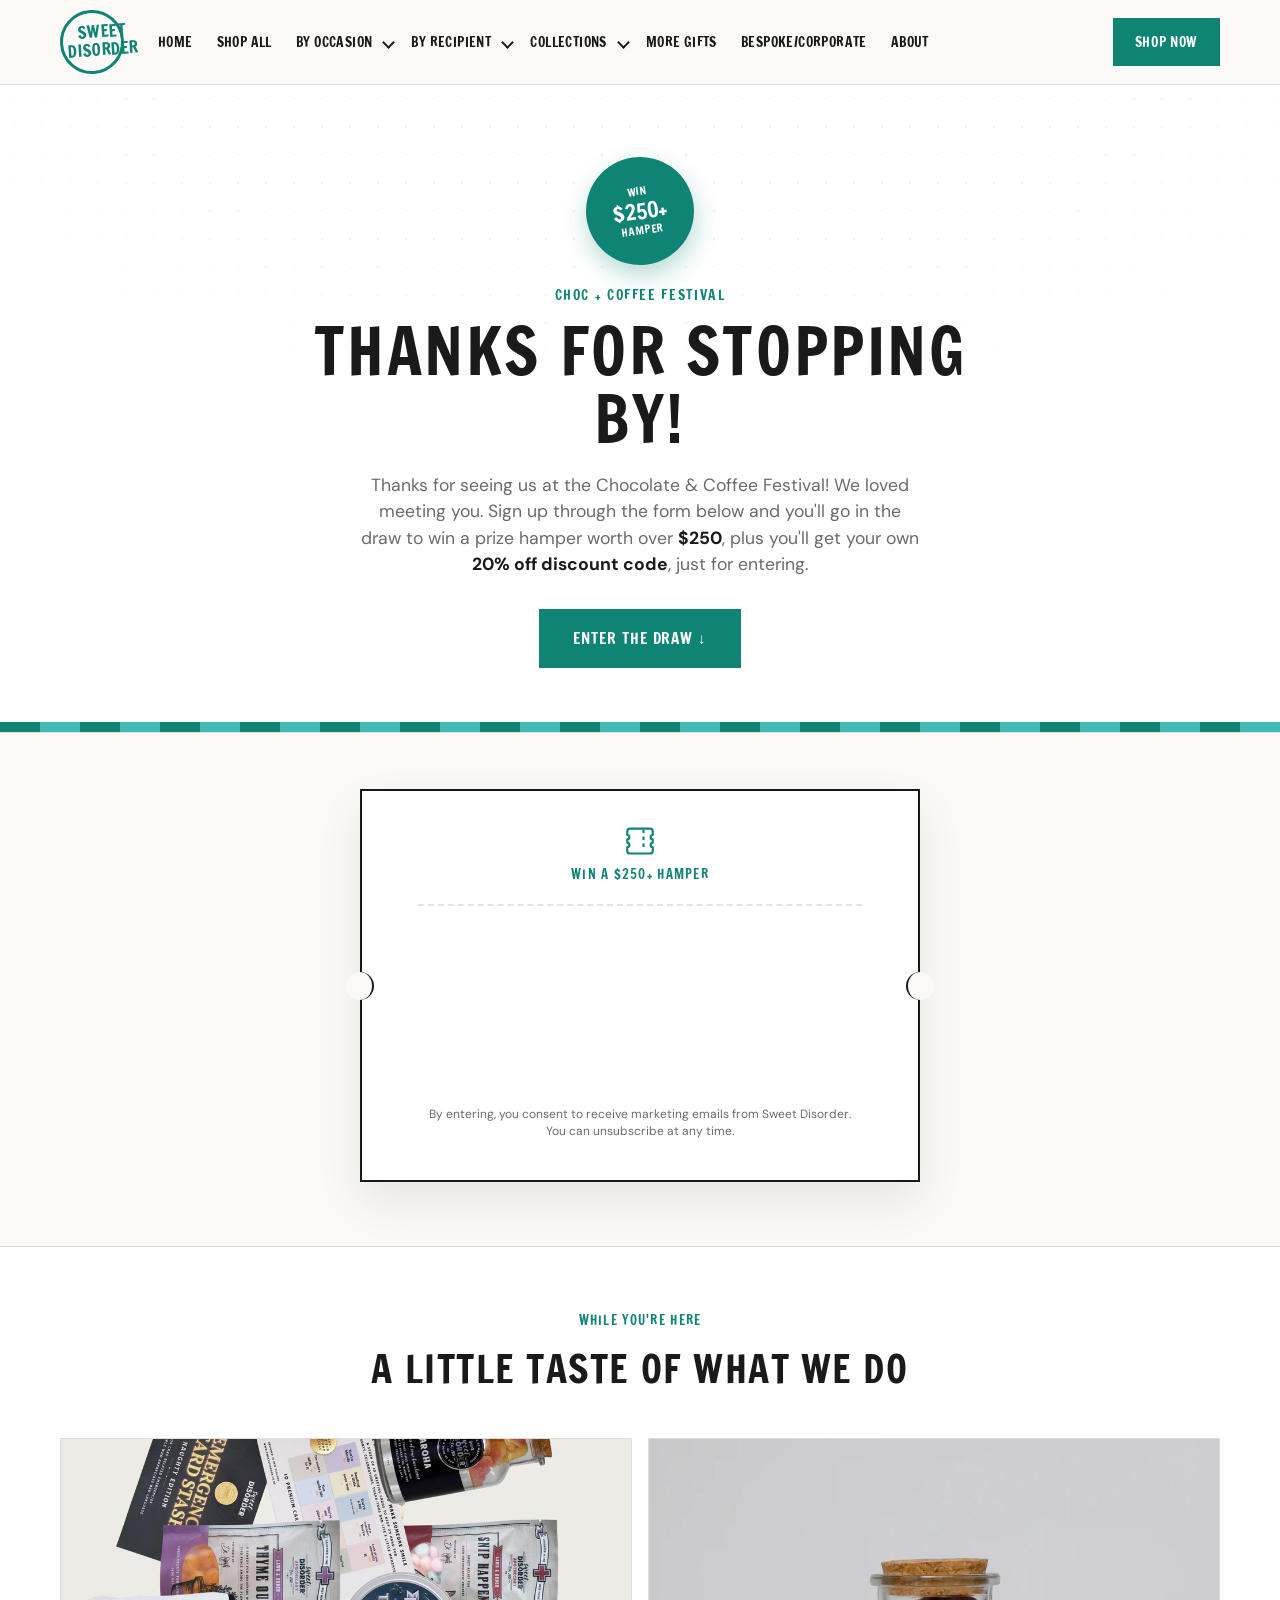
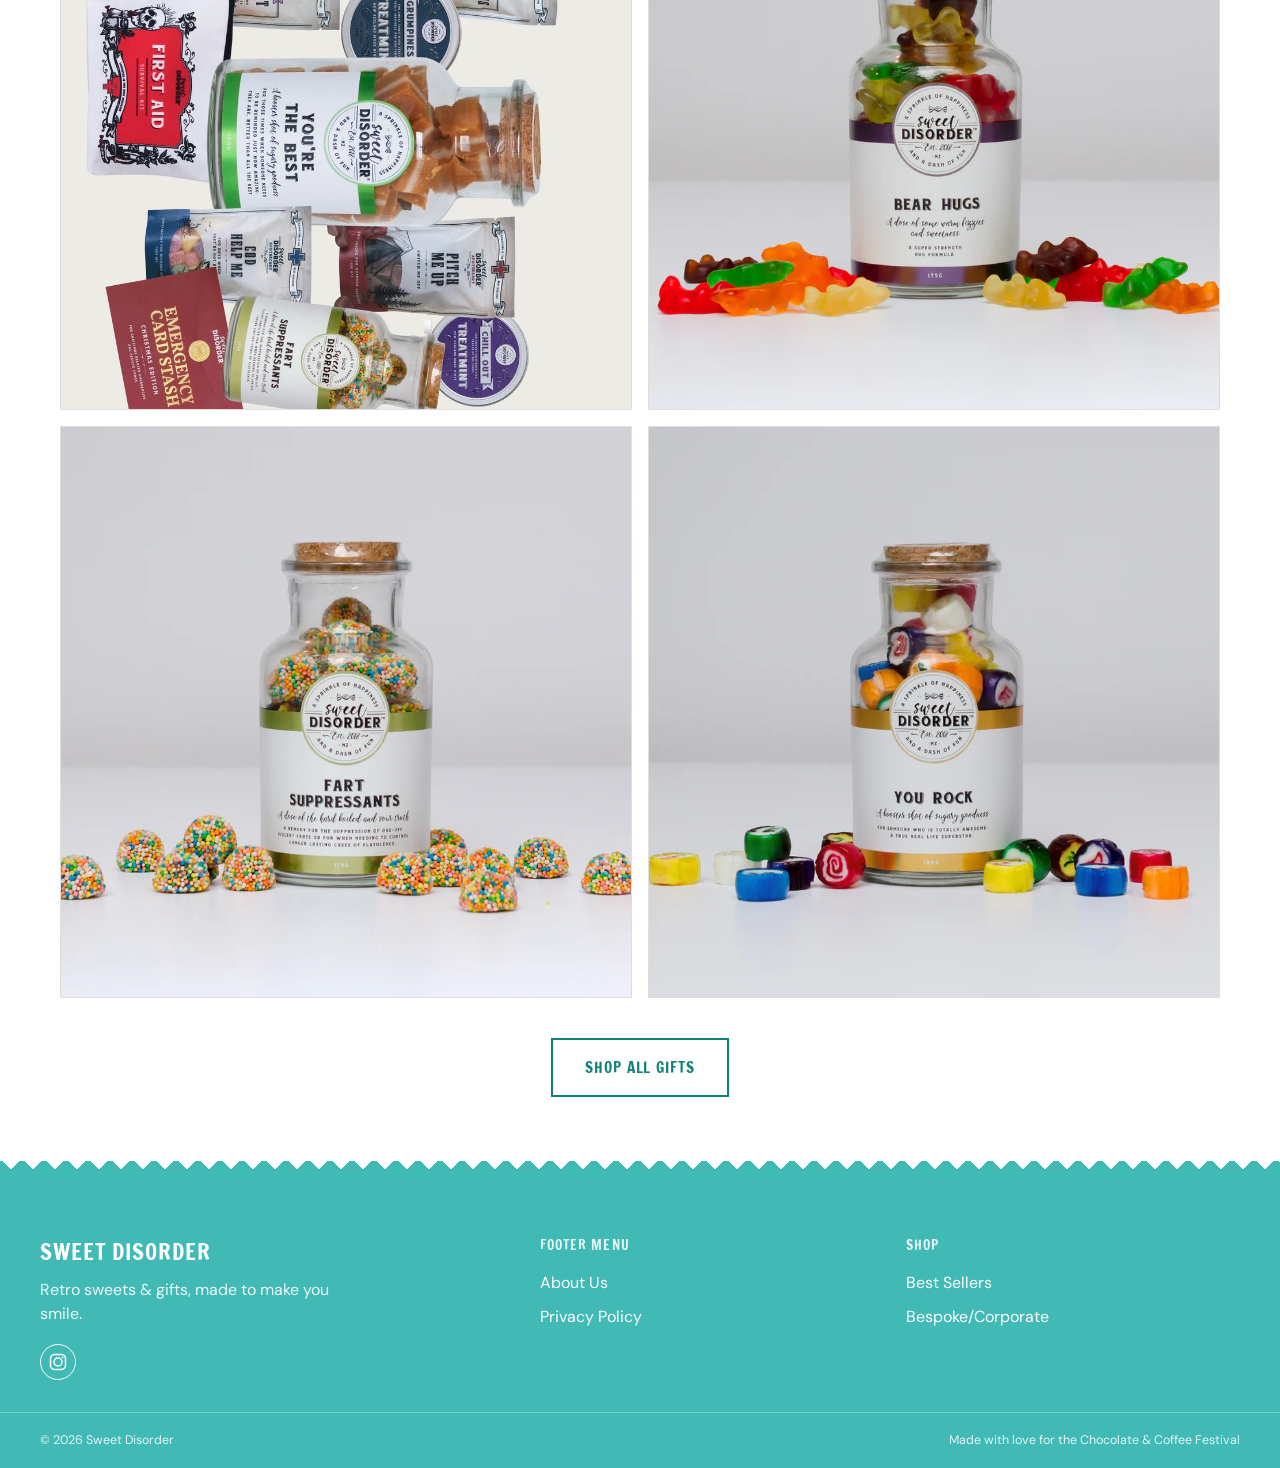
==== public/index.html @ 030f6c4e "Wire up real product/hamper photos into the showcase grid Moves the four images uploaded to the repo" ====
<!doctype html>
<html lang="en-NZ">
<head>
<meta charset="UTF-8">
<meta name="viewport" content="width=device-width, initial-scale=1">
<title>Thanks for Stopping By! | Sweet Disorder</title>
<meta name="description" content="You found us at the Chocolate & Coffee Festival! Enter now for your chance to win a prize hamper worth over $250, plus grab your own 20% off code.">
<meta name="theme-color" content="#108474">

<!-- Open Graph -->
<meta property="og:title" content="Thanks for Stopping By! | Sweet Disorder">
<meta property="og:description" content="We loved meeting you at the Chocolate & Coffee Festival. Sign up for your chance to win a $250+ hamper and get 20% off.">
<meta property="og:type" content="website">
<meta property="og:image" content="/sweet-disorder-logo.png">

<link rel="icon" type="image/png" href="favicon.png">

<link rel="preconnect" href="https://fonts.googleapis.com">
<link rel="preconnect" href="https://fonts.gstatic.com" crossorigin>
<link href="https://fonts.googleapis.com/css2?family=DM+Sans:ital,wght@0,400;0,500;0,700;1,400&family=Francois+One&display=swap" rel="stylesheet">

<link rel="stylesheet" href="css/styles.css">
<noscript><style>.reveal { opacity: 1 !important; transform: none !important; }</style></noscript>

<!--
  KLAVIYO SETUP
  =============
  Loader script for company ID Tvjjzr, included once site-wide here in
  <head>. The signup form itself is embedded further down the page via
  the klaviyo-form-X7wWZm div.
-->
<script async type="text/javascript" src="https://static.klaviyo.com/onsite/js/klaviyo.js?company_id=Tvjjzr"></script>
</head>
<body>

<a class="skip-link" href="#main">Skip to content</a>

<!-- ============ HEADER ============ -->
<header class="site-header">
  <div class="header-bar">
    <div class="wrap header-bar__inner">

      <button type="button" class="menu-toggle" id="menuToggle" aria-label="Open menu" aria-expanded="false" aria-controls="mobileDrawer">
        <span class="menu-toggle__bars" aria-hidden="true"><span></span><span></span><span></span></span>
      </button>

      <a href="https://sweetdisorder.co.nz/" target="_blank" rel="noopener noreferrer" class="header-logo" aria-label="Sweet Disorder home">
        <!--
          REAL LOGO: save the attached logo file as public/sweet-disorder-logo.png
          and it will appear here automatically — no other change needed. Until
          then this falls back to a text wordmark.
        -->
        <img class="header-logo__img" src="sweet-disorder-logo.png" alt="Sweet Disorder" width="72" height="72" onerror="this.onerror=null;this.style.display='none';this.nextElementSibling.style.display='flex'">
        <span class="header-logo__fallback">Sweet<br>Disorder</span>
      </a>

      <nav class="main-nav" id="mainNav" aria-label="Main">
        <ul class="main-nav__list">

          <li class="nav-item">
            <a class="nav-link" href="https://sweetdisorder.co.nz/" target="_blank" rel="noopener noreferrer">Home</a>
          </li>

          <li class="nav-item">
            <a class="nav-link" href="https://sweetdisorder.co.nz/collections/all" target="_blank" rel="noopener noreferrer">Shop All</a>
          </li>

          <li class="nav-item has-dropdown">
            <a class="nav-link" href="https://sweetdisorder.co.nz/collections" target="_blank" rel="noopener noreferrer">By Occasion</a>
            <button type="button" class="nav-caret" aria-expanded="false" aria-label="Show By Occasion submenu"></button>
            <ul class="dropdown-panel">
              <li><a href="https://sweetdisorder.co.nz/collections/get-well-soon-gifts" target="_blank" rel="noopener noreferrer">Get Well Soon</a></li>
              <li><a href="https://sweetdisorder.co.nz/collections/thank-you-gifts" target="_blank" rel="noopener noreferrer">Thank You</a></li>
              <li><a href="https://sweetdisorder.co.nz/collections/christmas-gifts" target="_blank" rel="noopener noreferrer">Christmas</a></li>
              <li><a href="https://sweetdisorder.co.nz/collections/birthday-gifts" target="_blank" rel="noopener noreferrer">Birthday</a></li>
              <li><a href="https://sweetdisorder.co.nz/collections/anniversary-gifts" target="_blank" rel="noopener noreferrer">Anniversary</a></li>
              <li><a href="https://sweetdisorder.co.nz/collections/mothers-day-gifts" target="_blank" rel="noopener noreferrer">Mother's Day</a></li>
              <li><a href="https://sweetdisorder.co.nz/collections/fathers-day-gifts" target="_blank" rel="noopener noreferrer">Father's Day</a></li>
              <li><a href="https://sweetdisorder.co.nz/collections/valentines-gifts" target="_blank" rel="noopener noreferrer">Valentine's</a></li>
            </ul>
          </li>

          <li class="nav-item has-dropdown">
            <a class="nav-link" href="https://sweetdisorder.co.nz/collections" target="_blank" rel="noopener noreferrer">By Recipient</a>
            <button type="button" class="nav-caret" aria-expanded="false" aria-label="Show By Recipient submenu"></button>
            <ul class="dropdown-panel">
              <li><a href="https://sweetdisorder.co.nz/collections/gifts-for-her" target="_blank" rel="noopener noreferrer">For Her</a></li>
              <li><a href="https://sweetdisorder.co.nz/collections/gifts-for-him" target="_blank" rel="noopener noreferrer">For Him</a></li>
              <li><a href="https://sweetdisorder.co.nz/collections/horoscopes" target="_blank" rel="noopener noreferrer">By Horoscope</a></li>
              <li><a href="https://sweetdisorder.co.nz/collections/cheeky-gifts" target="_blank" rel="noopener noreferrer">Cheeky Gifts</a></li>
              <li><a href="https://sweetdisorder.co.nz/collections/gifts-for-kids" target="_blank" rel="noopener noreferrer">Gifts for Kids</a></li>
            </ul>
          </li>

          <li class="nav-item has-dropdown">
            <a class="nav-link" href="https://sweetdisorder.co.nz/collections" target="_blank" rel="noopener noreferrer">Collections</a>
            <button type="button" class="nav-caret" aria-expanded="false" aria-label="Show Collections submenu"></button>
            <ul class="dropdown-panel">
              <li><a href="https://sweetdisorder.co.nz/collections/best-sellers" target="_blank" rel="noopener noreferrer">Best Sellers</a></li>
              <li><a href="https://sweetdisorder.co.nz/collections/the-old-classics" target="_blank" rel="noopener noreferrer">The Old Classics</a></li>
              <li><a href="https://sweetdisorder.co.nz/collections/kiwiana" target="_blank" rel="noopener noreferrer">Kiwiana</a></li>
            </ul>
          </li>

          <li class="nav-item has-dropdown no-parent-link">
            <button type="button" class="nav-link nav-link--toggle" aria-expanded="false">More Gifts</button>
            <ul class="dropdown-panel">
              <li><a href="https://sweetdisorder.co.nz/collections/retro-soy-candles" target="_blank" rel="noopener noreferrer">Retro Soy Candles</a></li>
              <li><a href="https://sweetdisorder.co.nz/collections/retro-award-badges" target="_blank" rel="noopener noreferrer">Retro Award Badges</a></li>
              <li><a href="https://sweetdisorder.co.nz/collections/first-aid-kits" target="_blank" rel="noopener noreferrer">First Aid Kits</a></li>
              <li><a href="https://sweetdisorder.co.nz/collections/insulated-mugs" target="_blank" rel="noopener noreferrer">Insulated Mugs</a></li>
              <li><a href="https://sweetdisorder.co.nz/collections/treatmints" target="_blank" rel="noopener noreferrer">Treatmints</a></li>
              <li><a href="https://sweetdisorder.co.nz/collections/auto-ego-keyrings" target="_blank" rel="noopener noreferrer">Auto Ego Keyrings</a></li>
              <li><a href="https://sweetdisorder.co.nz/collections/sweet-bags" target="_blank" rel="noopener noreferrer">Sweet Bags</a></li>
            </ul>
          </li>

          <li class="nav-item">
            <a class="nav-link" href="https://sweetdisorder.co.nz/pages/bespoke-product-enquiries" target="_blank" rel="noopener noreferrer">Bespoke/Corporate</a>
          </li>

          <li class="nav-item has-dropdown no-parent-link">
            <button type="button" class="nav-link nav-link--toggle" aria-expanded="false">About</button>
            <ul class="dropdown-panel">
              <li><a href="https://sweetdisorder.co.nz/pages/about-us" target="_blank" rel="noopener noreferrer">Our People</a></li>
              <li><a href="https://sweetdisorder.co.nz/pages/our-products" target="_blank" rel="noopener noreferrer">Our Products</a></li>
              <li><a href="https://sweetdisorder.co.nz/pages/contact" target="_blank" rel="noopener noreferrer">Contact</a></li>
            </ul>
          </li>

        </ul>
      </nav>

      <a class="header-cta" href="https://sweetdisorder.co.nz/collections/all" target="_blank" rel="noopener noreferrer">Shop Now</a>
    </div>
  </div>
</header>

<!-- Mobile drawer backdrop -->
<div class="drawer-backdrop" id="drawerBackdrop" hidden></div>

<!-- ============ MAIN ============ -->
<main id="main">

  <!-- ============ HERO ============ -->
  <section class="hero">
    <div class="hero__dots" aria-hidden="true"></div>
    <div class="wrap hero__inner reveal">
      <div class="hero__badge" aria-hidden="true">
        <span class="hero__badge-eyebrow">Win</span>
        <span class="hero__badge-amount">$250+</span>
        <span class="hero__badge-label">Hamper</span>
      </div>
      <p class="hero__eyebrow">Choc + Coffee Festival</p>
      <h1 class="hero__headline">Thanks for Stopping By!</h1>
      <p class="hero__body">
        Thanks for seeing us at the Chocolate &amp; Coffee Festival! We loved meeting you.
        Sign up through the form below and you'll go in the draw to win a prize hamper worth
        over <strong>$250</strong>, plus you'll get your own <strong>20% off discount code</strong>,
        just for entering.
      </p>
      <a href="#enter" class="btn btn--primary hero__cta">Enter the Draw ↓</a>
    </div>
    <div class="hero__stripe" aria-hidden="true"></div>
  </section>

  <!-- ============ ENTRY FORM ============ -->
  <section class="entry" id="enter">
    <div class="wrap entry__inner">
      <div class="entry__card reveal">
        <span class="entry__notch entry__notch--left" aria-hidden="true"></span>
        <span class="entry__notch entry__notch--right" aria-hidden="true"></span>

        <div class="entry__stub">
          <svg class="entry__icon" viewBox="0 0 24 24" fill="none" aria-hidden="true">
            <path d="M3 8.5V6a2 2 0 0 1 2-2h14a2 2 0 0 1 2 2v2.5a1.5 1.5 0 0 0 0 3V14a1.5 1.5 0 0 0 0 3v2.5a2 2 0 0 1-2 2H5a2 2 0 0 1-2-2V17a1.5 1.5 0 0 0 0-3v-2.5a1.5 1.5 0 0 0 0-3Z" stroke="currentColor" stroke-width="1.5" stroke-linejoin="round"/>
            <path d="M14.5 4.5v15" stroke="currentColor" stroke-width="1.5" stroke-dasharray="2.5 2.5"/>
          </svg>
          <p class="entry__eyebrow">Win a $250+ Hamper</p>
        </div>

        <div class="entry__perforation" aria-hidden="true"></div>

        <!-- Klaviyo embedded form -->
        <div class="klaviyo-form-X7wWZm"></div>

        <p class="entry__disclaimer">By entering, you consent to receive marketing emails from Sweet Disorder. You can unsubscribe at any time.</p>

      </div>
    </div>
  </section>

  <!-- ============ PRODUCT SHOWCASE ============ -->
  <section class="showcase">
    <div class="wrap">
      <div class="showcase__heading reveal">
        <p class="showcase__eyebrow">While You're Here</p>
        <h2 class="showcase__title">A Little Taste of What We Do</h2>
      </div>

      <div class="product-grid">
        <div class="product-photo reveal" style="--i:0">
          <img src="images/hamper.jpg" alt="Sweet Disorder prize hamper featuring a range of retro sweets and gifts" loading="lazy">
        </div>
        <div class="product-photo reveal" style="--i:1">
          <img src="images/product-bearhugs.webp" alt="Bear Hugs gummy sweets jar by Sweet Disorder" loading="lazy">
        </div>
        <div class="product-photo reveal" style="--i:2">
          <img src="images/product-fartsuppressants.webp" alt="Fart Suppressants sherbet lolly jar by Sweet Disorder" loading="lazy">
        </div>
        <div class="product-photo reveal" style="--i:3">
          <img src="images/product-yourock.webp" alt="You Rock boiled lolly jar by Sweet Disorder" loading="lazy">
        </div>
      </div>

      <div class="showcase__cta">
        <a href="https://sweetdisorder.co.nz/collections/all" target="_blank" rel="noopener noreferrer" class="btn btn--outline">Shop All Gifts</a>
      </div>
    </div>
  </section>

</main>

<div class="zigzag-divider" aria-hidden="true"></div>

<!-- ============ FOOTER ============ -->
<footer class="site-footer">
  <div class="wrap site-footer__inner reveal">

    <div class="site-footer__col site-footer__col--brand">
      <span class="site-footer__logo">Sweet Disorder</span>
      <p class="site-footer__tagline">Retro sweets &amp; gifts, made to make you smile.</p>
      <div class="social-icons">
        <a href="https://www.instagram.com/sweetdisordernz" target="_blank" rel="noopener noreferrer" aria-label="Instagram">
          <svg viewBox="0 0 20 20" width="20" height="20" fill="none" stroke="currentColor" stroke-width="1.5" aria-hidden="true">
            <rect x="2.5" y="2.5" width="15" height="15" rx="4"/>
            <circle cx="10" cy="10" r="4"/>
            <circle cx="14.6" cy="5.4" r="0.9" fill="currentColor" stroke="none"/>
          </svg>
        </a>
      </div>
    </div>

    <nav class="site-footer__col" aria-label="Footer">
      <h3 class="site-footer__heading">Footer Menu</h3>
      <ul class="site-footer__list">
        <li><a href="https://sweetdisorder.co.nz/pages/about-us" target="_blank" rel="noopener noreferrer">About Us</a></li>
        <li><a href="https://sweetdisorder.co.nz/policies/privacy-policy" target="_blank" rel="noopener noreferrer">Privacy Policy</a></li>
      </ul>
    </nav>

    <nav class="site-footer__col" aria-label="Shop">
      <h3 class="site-footer__heading">Shop</h3>
      <ul class="site-footer__list">
        <li><a href="https://sweetdisorder.co.nz/collections/best-sellers" target="_blank" rel="noopener noreferrer">Best Sellers</a></li>
        <li><a href="https://sweetdisorder.co.nz/pages/bespoke-product-enquiries" target="_blank" rel="noopener noreferrer">Bespoke/Corporate</a></li>
      </ul>
    </nav>

  </div>

  <div class="site-footer__utilities">
    <div class="wrap site-footer__utilities-inner">
      <span>&copy; 2026 <a href="https://sweetdisorder.co.nz/" target="_blank" rel="noopener noreferrer">Sweet Disorder</a></span>
      <span class="site-footer__festival-note">Made with love for the Chocolate &amp; Coffee Festival</span>
    </div>
  </div>
</footer>

<script src="js/main.js"></script>
</body>
</html>
---- public/css/styles.css ----
/* ============================================
   Sweet Disorder — Choc + Coffee Festival page
   Brand tokens taken from the live sweetdisorder.co.nz theme
   ============================================ */

:root {
  --font-heading: "Francois One", sans-serif;
  --font-body: "DM Sans", sans-serif;

  --color-accent: #108474;       /* primary brand accent (buttons, CTAs) */
  --color-accent-hover: #0b6a5c;
  --color-teal: #41bab5;         /* secondary teal used on the live site */
  --color-cream: #faf9f6;        /* live site header / section background */
  --color-white: #ffffff;
  --color-ink: #1a1a1a;          /* near-black body text */
  --color-ink-soft: rgba(26, 26, 26, 0.65);
  --color-border: rgba(26, 26, 26, 0.12);

  --radius: 0px; /* live site uses sharp corners throughout */
  --wrap-width: 1200px;
  --header-height: 84px;
}

* { box-sizing: border-box; }

html { scroll-behavior: smooth; -webkit-text-size-adjust: 100%; }

@media (prefers-reduced-motion: reduce) {
  html { scroll-behavior: auto; }
  * { animation-duration: 0.01ms !important; transition-duration: 0.01ms !important; }
}

body {
  margin: 0;
  font-family: var(--font-body);
  color: var(--color-ink);
  background: var(--color-white);
  line-height: 1.5;
}

img { max-width: 100%; display: block; }

a { color: inherit; text-decoration: none; }

h1, h2, h3, h4 {
  font-family: var(--font-heading);
  text-transform: uppercase;
  letter-spacing: 0.04em;
  margin: 0;
  font-weight: 400;
}

.wrap {
  max-width: var(--wrap-width);
  margin: 0 auto;
  padding: 0 20px;
}

.skip-link {
  position: absolute;
  left: -999px;
  top: 0;
  background: var(--color-accent);
  color: var(--color-white);
  padding: 12px 20px;
  z-index: 1000;
}
.skip-link:focus { left: 0; }

:focus-visible {
  outline: 2px solid var(--color-accent);
  outline-offset: 3px;
}

/* ---- Scroll-reveal ---- */
.reveal {
  opacity: 0;
  transform: translateY(18px);
  transition: opacity 0.6s ease, transform 0.6s ease;
  transition-delay: calc(var(--i, 0) * 80ms);
}
.reveal.is-visible { opacity: 1; transform: translateY(0); }

.btn {
  display: inline-block;
  font-family: var(--font-heading);
  text-transform: uppercase;
  letter-spacing: 0.06em;
  font-size: 0.95rem;
  padding: 16px 32px;
  border: 2px solid var(--color-accent);
  border-radius: var(--radius);
  cursor: pointer;
  transition: background-color 0.15s ease, color 0.15s ease, transform 0.1s ease;
}
.btn--primary {
  background: var(--color-accent);
  color: var(--color-white);
  box-shadow: 0 0 0 rgba(16, 132, 116, 0);
}
.btn--primary:hover {
  background: var(--color-accent-hover);
  border-color: var(--color-accent-hover);
  transform: translateY(-2px);
  box-shadow: 0 8px 20px rgba(16, 132, 116, 0.28);
}
.btn--outline {
  background: transparent;
  color: var(--color-accent);
}
.btn--outline:hover {
  background: var(--color-accent);
  color: var(--color-white);
  transform: translateY(-2px);
  box-shadow: 0 8px 20px rgba(16, 132, 116, 0.2);
}
.btn:active { transform: translateY(1px); box-shadow: none; }

/* ============ HEADER ============ */

.site-header {
  position: sticky;
  top: 0;
  z-index: 700;
  background: var(--color-cream);
  border-bottom: 1px solid var(--color-border);
  transition: box-shadow 0.2s ease;
}
.site-header.is-scrolled { box-shadow: 0 4px 18px rgba(0, 0, 0, 0.08); }

.header-bar__inner {
  display: flex;
  align-items: center;
  gap: 24px;
  height: var(--header-height);
}

.menu-toggle {
  display: none;
  background: none;
  border: none;
  padding: 8px;
  cursor: pointer;
  order: 1;
}
.menu-toggle__bars { display: block; width: 24px; height: 18px; position: relative; }
.menu-toggle__bars span {
  position: absolute;
  left: 0;
  width: 100%;
  height: 2px;
  background: var(--color-ink);
  transition: transform 0.2s ease, opacity 0.2s ease;
}
.menu-toggle__bars span:nth-child(1) { top: 0; }
.menu-toggle__bars span:nth-child(2) { top: 8px; }
.menu-toggle__bars span:nth-child(3) { top: 16px; }
.menu-toggle[aria-expanded="true"] .menu-toggle__bars span:nth-child(1) { transform: translateY(8px) rotate(45deg); }
.menu-toggle[aria-expanded="true"] .menu-toggle__bars span:nth-child(2) { opacity: 0; }
.menu-toggle[aria-expanded="true"] .menu-toggle__bars span:nth-child(3) { transform: translateY(-8px) rotate(-45deg); }

.header-logo {
  display: flex;
  align-items: center;
  order: 2;
  flex-shrink: 0;
}
.header-logo__img { height: 56px; width: auto; }
.header-logo__fallback {
  display: none;
  align-items: center;
  font-family: var(--font-heading);
  text-transform: uppercase;
  letter-spacing: 0.03em;
  font-size: 1.05rem;
  line-height: 1.05;
  color: var(--color-accent);
  transform: rotate(-4deg);
  border: 3px solid var(--color-accent);
  border-radius: 50%;
  width: 64px;
  height: 64px;
  text-align: center;
  padding: 4px;
}

.main-nav { order: 3; flex: 1; }
.main-nav__list {
  display: flex;
  align-items: center;
  gap: 4px;
  list-style: none;
  margin: 0;
  padding: 0;
}

.nav-item { position: relative; }

.nav-link {
  position: relative;
  display: inline-flex;
  align-items: center;
  background: none;
  border: none;
  font-family: var(--font-heading);
  text-transform: uppercase;
  letter-spacing: 0.03em;
  font-size: 0.85rem;
  color: var(--color-ink);
  padding: 12px 10px;
  cursor: pointer;
  white-space: nowrap;
}
.nav-link:hover { color: var(--color-accent); }

@media (min-width: 901px) {
  .nav-link::after {
    content: "";
    position: absolute;
    left: 10px;
    right: 10px;
    bottom: 8px;
    height: 2px;
    background: var(--color-accent);
    transform: scaleX(0);
    transform-origin: left;
    transition: transform 0.2s ease;
  }
  .nav-link:hover::after,
  .nav-item.open .nav-link::after { transform: scaleX(1); }
}

.nav-caret {
  background: none;
  border: none;
  cursor: pointer;
  padding: 4px;
  margin-left: -6px;
  color: var(--color-ink);
}
.nav-caret::after {
  content: "";
  display: block;
  width: 7px;
  height: 7px;
  border-right: 2px solid currentColor;
  border-bottom: 2px solid currentColor;
  transform: rotate(45deg);
  transition: transform 0.15s ease;
}
.nav-item.open .nav-caret::after { transform: rotate(-135deg); }

.dropdown-panel {
  list-style: none;
  margin: 0;
  padding: 10px 0;
}

.header-cta {
  order: 4;
  flex-shrink: 0;
  font-family: var(--font-heading);
  text-transform: uppercase;
  letter-spacing: 0.05em;
  font-size: 0.85rem;
  background: var(--color-accent);
  color: var(--color-white);
  padding: 12px 20px;
  border: 2px solid var(--color-accent);
  border-radius: var(--radius);
}
.header-cta:hover { background: var(--color-accent-hover); border-color: var(--color-accent-hover); }

/* ---- Desktop dropdown behaviour ---- */
@media (min-width: 901px) {
  .dropdown-panel {
    position: absolute;
    top: 100%;
    left: 0;
    min-width: 220px;
    background: var(--color-white);
    border: 1px solid var(--color-border);
    box-shadow: 0 12px 24px rgba(0,0,0,0.08);
    opacity: 0;
    visibility: hidden;
    transform: translateY(6px);
    transition: opacity 0.15s ease, transform 0.15s ease, visibility 0.15s;
    z-index: 50;
  }
  .dropdown-panel li a {
    display: block;
    padding: 10px 18px;
    font-size: 0.85rem;
    letter-spacing: 0.02em;
  }
  .dropdown-panel li a:hover { background: var(--color-cream); color: var(--color-accent); }

  .nav-item.open .dropdown-panel,
  .nav-item:focus-within .dropdown-panel {
    opacity: 1;
    visibility: visible;
    transform: translateY(0);
  }
  @media (hover: hover) {
    .nav-item.has-dropdown:hover .dropdown-panel {
      opacity: 1;
      visibility: visible;
      transform: translateY(0);
    }
  }
}

/* ---- Mobile nav / drawer ---- */
@media (max-width: 900px) {
  .header-bar__inner { height: 68px; gap: 12px; }
  .menu-toggle { display: inline-flex; }
  .header-logo { order: 2; margin-right: auto; }
  .header-logo__img { height: 40px; }
  .header-logo__fallback { width: 44px; height: 44px; font-size: 0.72rem; border-width: 2px; }
  .header-cta { order: 3; padding: 10px 14px; font-size: 0.75rem; }

  .main-nav {
    order: 10;
    position: fixed;
    top: 0;
    left: 0;
    height: 100vh;
    width: min(340px, 86vw);
    background: var(--color-white);
    box-shadow: 4px 0 24px rgba(0,0,0,0.15);
    transform: translateX(-100%);
    transition: transform 0.25s ease;
    overflow-y: auto;
    z-index: 600;
    padding: 24px 0 48px;
  }
  .main-nav.is-open { transform: translateX(0); }

  .main-nav__list { flex-direction: column; align-items: stretch; gap: 0; padding: 0 8px; }
  .nav-item { border-bottom: 1px solid var(--color-border); }
  .nav-link { width: 100%; padding: 16px 12px; font-size: 0.95rem; justify-content: space-between; }
  .nav-item.has-dropdown { display: flex; flex-wrap: wrap; align-items: center; }
  .nav-item.has-dropdown .nav-link { flex: 1; }
  .nav-caret { padding: 16px 12px; }

  .dropdown-panel {
    display: none;
    width: 100%;
    background: var(--color-cream);
    padding: 4px 0 12px;
  }
  .nav-item.open .dropdown-panel { display: block; }
  .dropdown-panel li a { display: block; padding: 10px 28px; font-size: 0.9rem; }

  .drawer-backdrop {
    position: fixed;
    inset: 0;
    background: rgba(0,0,0,0.4);
    z-index: 550;
  }
  .drawer-backdrop[hidden] { display: none; }
}

/* ============ HERO ============ */

.hero {
  position: relative;
  background: var(--color-white);
  padding: 72px 0 64px;
  overflow: hidden;
}
.hero__dots {
  position: absolute;
  inset: 0;
  z-index: 1;
  pointer-events: none;
  background-image: radial-gradient(var(--color-accent) 1.5px, transparent 1.5px);
  background-size: 28px 28px;
  opacity: 0.08;
  mask-image: radial-gradient(ellipse 70% 60% at 50% 0%, black 40%, transparent 100%);
}
.hero__inner { max-width: 720px; text-align: center; margin: 0 auto; position: relative; z-index: 2; }

.hero__badge {
  display: inline-flex;
  flex-direction: column;
  align-items: center;
  justify-content: center;
  width: 108px;
  height: 108px;
  margin: 0 auto 20px;
  border-radius: 50%;
  background: var(--color-accent);
  color: var(--color-white);
  transform: rotate(-8deg);
  box-shadow: 0 10px 24px rgba(16, 132, 116, 0.3);
}
.hero__badge-eyebrow,
.hero__badge-label {
  font-family: var(--font-heading);
  text-transform: uppercase;
  letter-spacing: 0.06em;
  font-size: 0.68rem;
  line-height: 1;
}
.hero__badge-amount {
  font-family: var(--font-heading);
  font-size: 1.35rem;
  line-height: 1.1;
  margin: 2px 0;
}

.hero__eyebrow {
  font-family: var(--font-heading);
  text-transform: uppercase;
  letter-spacing: 0.12em;
  color: var(--color-accent);
  font-size: 0.85rem;
  margin: 0 0 12px;
}
.hero__headline {
  font-size: clamp(2.4rem, 6vw, 4rem);
  line-height: 1.05;
  margin-bottom: 20px;
}
.hero__body {
  font-size: 1.1rem;
  color: var(--color-ink-soft);
  margin: 0 auto 32px;
  max-width: 560px;
}
.hero__body strong { color: var(--color-ink); }
.hero__stripe {
  position: absolute;
  bottom: 0;
  left: 0;
  right: 0;
  height: 10px;
  background: repeating-linear-gradient(
    90deg,
    var(--color-accent) 0 40px,
    var(--color-teal) 40px 80px
  );
}

@media (max-width: 640px) {
  .hero__badge { width: 88px; height: 88px; transform: rotate(-6deg); margin-bottom: 16px; }
  .hero__badge-amount { font-size: 1.1rem; }
}

/* ============ ENTRY FORM ============ */

.entry {
  background: var(--color-cream);
  padding: 56px 0 64px;
  border-top: 1px solid var(--color-border);
  border-bottom: 1px solid var(--color-border);
}
.entry__inner { display: flex; justify-content: center; }
.entry__card {
  position: relative;
  background: var(--color-white);
  border: 2px solid var(--color-ink);
  border-radius: var(--radius);
  padding: 32px clamp(20px, 5vw, 56px) 40px;
  max-width: 560px;
  width: 100%;
  text-align: center;
  box-shadow: 0 20px 44px rgba(0, 0, 0, 0.08);
}

/* Raffle-ticket notches cut into the left/right edges */
.entry__notch {
  position: absolute;
  top: 50%;
  width: 28px;
  height: 28px;
  background: var(--color-cream);
  border-radius: 50%;
  transform: translateY(-50%);
}
.entry__notch--left { left: -16px; border-right: 2px solid var(--color-ink); }
.entry__notch--right { right: -16px; border-left: 2px solid var(--color-ink); }

.entry__stub {
  display: flex;
  flex-direction: column;
  align-items: center;
  gap: 8px;
}
.entry__icon {
  width: 34px;
  height: 34px;
  color: var(--color-accent);
}
.entry__eyebrow {
  font-family: var(--font-heading);
  text-transform: uppercase;
  letter-spacing: 0.1em;
  color: var(--color-accent);
  font-size: 0.8rem;
  margin: 0;
}

.entry__perforation {
  height: 0;
  border-top: 2px dashed var(--color-border);
  margin: 20px 0 24px;
}

/* Klaviyo embed container — keeps the form from collapsing before the
   Klaviyo script has finished loading and rendering it in place. */
.klaviyo-form-X7wWZm { min-height: 160px; text-align: left; }

.entry__disclaimer {
  margin: 16px 0 0;
  font-size: 0.75rem;
  line-height: 1.4;
  color: var(--color-ink-soft);
  text-align: center;
}

/* ============ PRODUCT SHOWCASE ============ */

.showcase { padding: 64px 0; }
.showcase__heading { text-align: center; max-width: 560px; margin: 0 auto 40px; }
.showcase__eyebrow {
  font-family: var(--font-heading);
  text-transform: uppercase;
  letter-spacing: 0.1em;
  color: var(--color-accent);
  font-size: 0.8rem;
  margin: 0 0 10px;
}
.showcase__title { font-size: clamp(1.8rem, 4vw, 2.4rem); }

.product-grid {
  display: grid;
  grid-template-columns: repeat(2, 1fr);
  gap: 16px;
}
.product-photo {
  position: relative;
  aspect-ratio: 1 / 1;
  background: var(--color-cream);
  border: 1px solid var(--color-border);
  overflow: hidden;
  display: flex;
  align-items: center;
  justify-content: center;
  transition: transform 0.25s ease, box-shadow 0.25s ease;
}
@media (hover: hover) {
  .product-photo:hover {
    transform: translateY(-4px) rotate(-0.75deg);
    box-shadow: 0 14px 28px rgba(0, 0, 0, 0.12);
    z-index: 1;
  }
}
.product-photo img {
  width: 100%;
  height: 100%;
  object-fit: cover;
  transition: transform 0.4s ease;
}
@media (hover: hover) {
  .product-photo:hover img { transform: scale(1.05); }
}
.showcase__cta { text-align: center; margin-top: 40px; }

@media (max-width: 640px) {
  .product-grid { gap: 10px; }
}

/* ============ FOOTER ============ */

.zigzag-divider {
  height: 18px;
  background:
    linear-gradient(135deg, transparent 50%, var(--color-teal) 50%) 0 0 / 22px 18px repeat-x,
    linear-gradient(-135deg, transparent 50%, var(--color-teal) 50%) 0 0 / 22px 18px repeat-x;
}

.site-footer { background: var(--color-teal); color: var(--color-white); }
.site-footer__inner {
  display: grid;
  grid-template-columns: 1.4fr 1fr 1fr;
  gap: 32px;
  padding: 56px 0 32px;
}
.site-footer__logo {
  display: block;
  font-family: var(--font-heading);
  text-transform: uppercase;
  letter-spacing: 0.04em;
  font-size: 1.4rem;
  margin-bottom: 10px;
}
.site-footer__tagline { opacity: 0.9; margin: 0 0 18px; max-width: 320px; }
.social-icons a {
  display: inline-flex;
  align-items: center;
  justify-content: center;
  width: 36px;
  height: 36px;
  border: 1.5px solid var(--color-white);
  border-radius: 50%;
  color: var(--color-white);
  transition: background-color 0.15s ease, color 0.15s ease, transform 0.15s ease;
}
.social-icons a:hover {
  background: var(--color-white);
  color: var(--color-teal);
  transform: translateY(-2px);
}
.site-footer__heading {
  font-size: 0.85rem;
  letter-spacing: 0.08em;
  margin-bottom: 16px;
  opacity: 0.85;
}
.site-footer__list { list-style: none; margin: 0; padding: 0; display: flex; flex-direction: column; gap: 10px; }
.site-footer__list a:hover { text-decoration: underline; }

.site-footer__utilities { border-top: 1px solid rgba(255,255,255,0.25); }
.site-footer__utilities-inner {
  display: flex;
  justify-content: space-between;
  flex-wrap: wrap;
  gap: 8px;
  padding: 18px 0;
  font-size: 0.78rem;
  opacity: 0.85;
}
.site-footer__utilities-inner a:hover { text-decoration: underline; }

@media (max-width: 700px) {
  .site-footer__inner { grid-template-columns: 1fr; gap: 28px; padding: 40px 0 24px; }
}
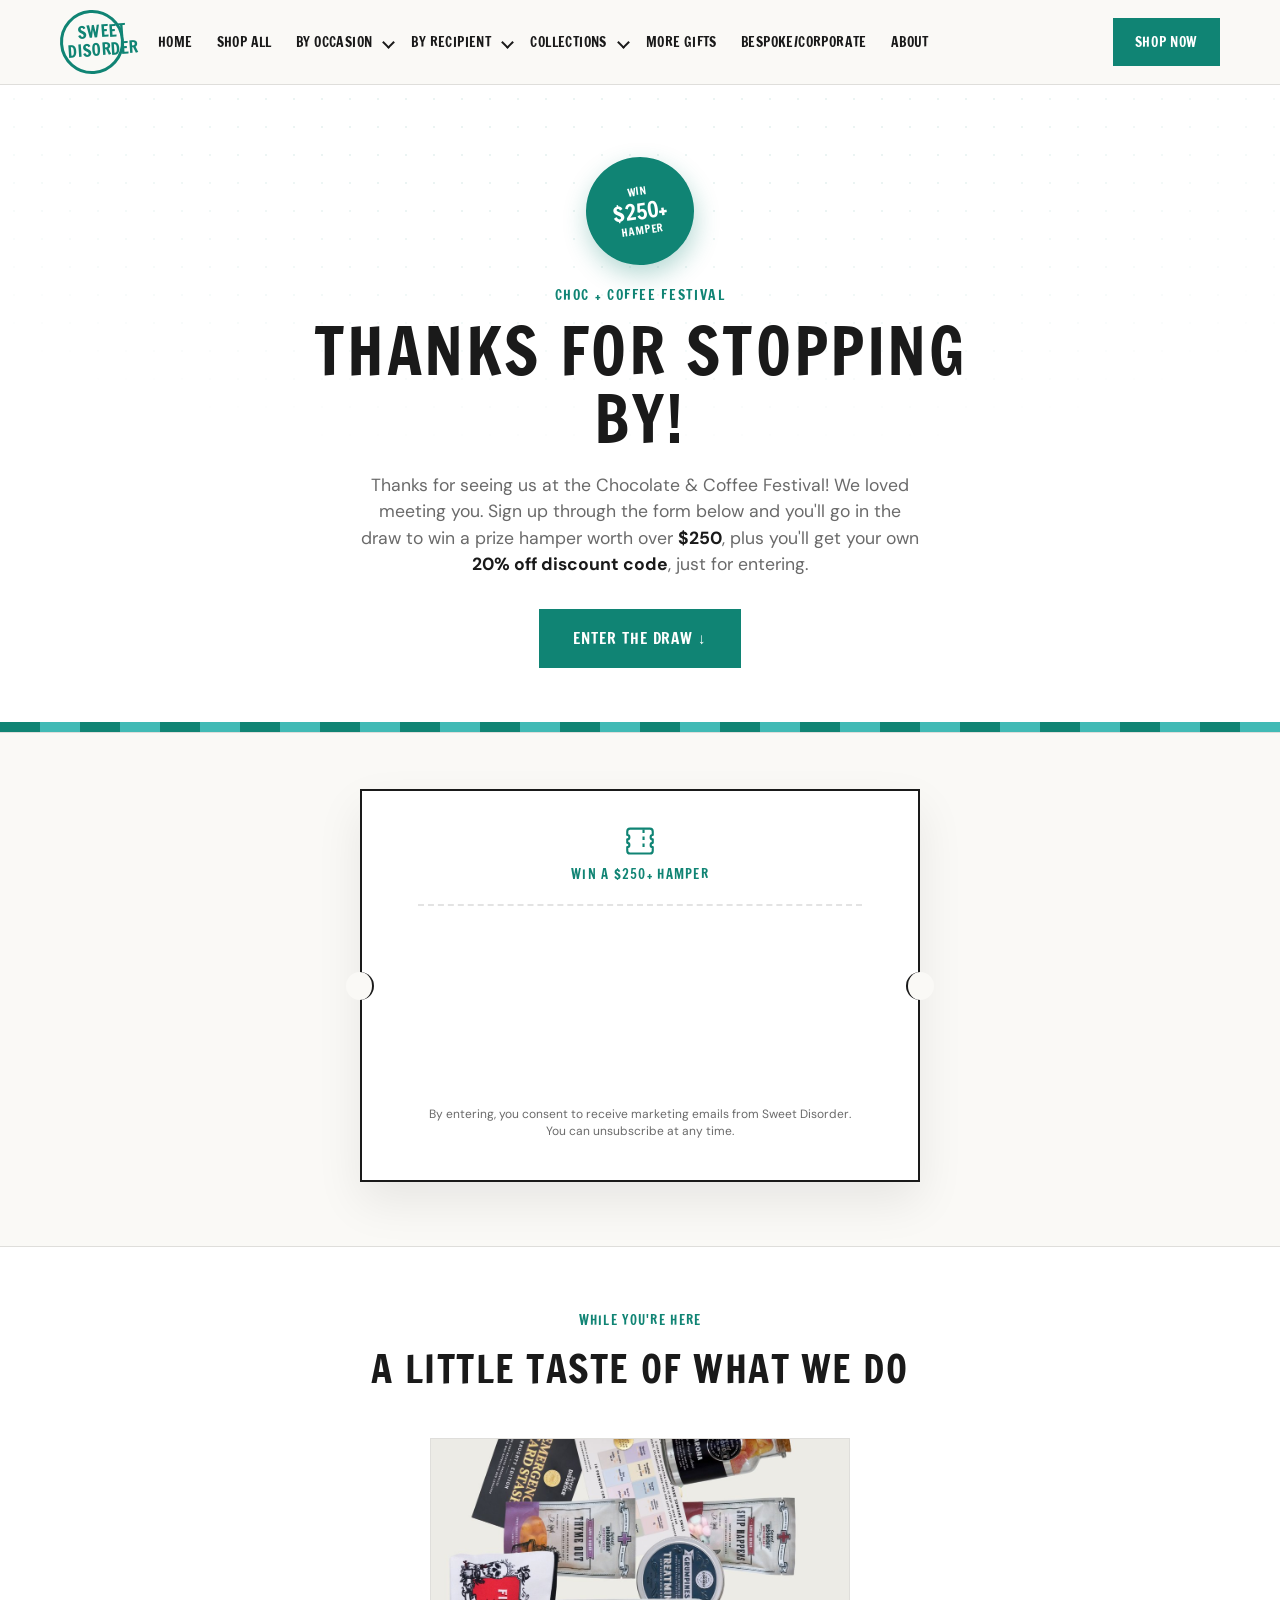
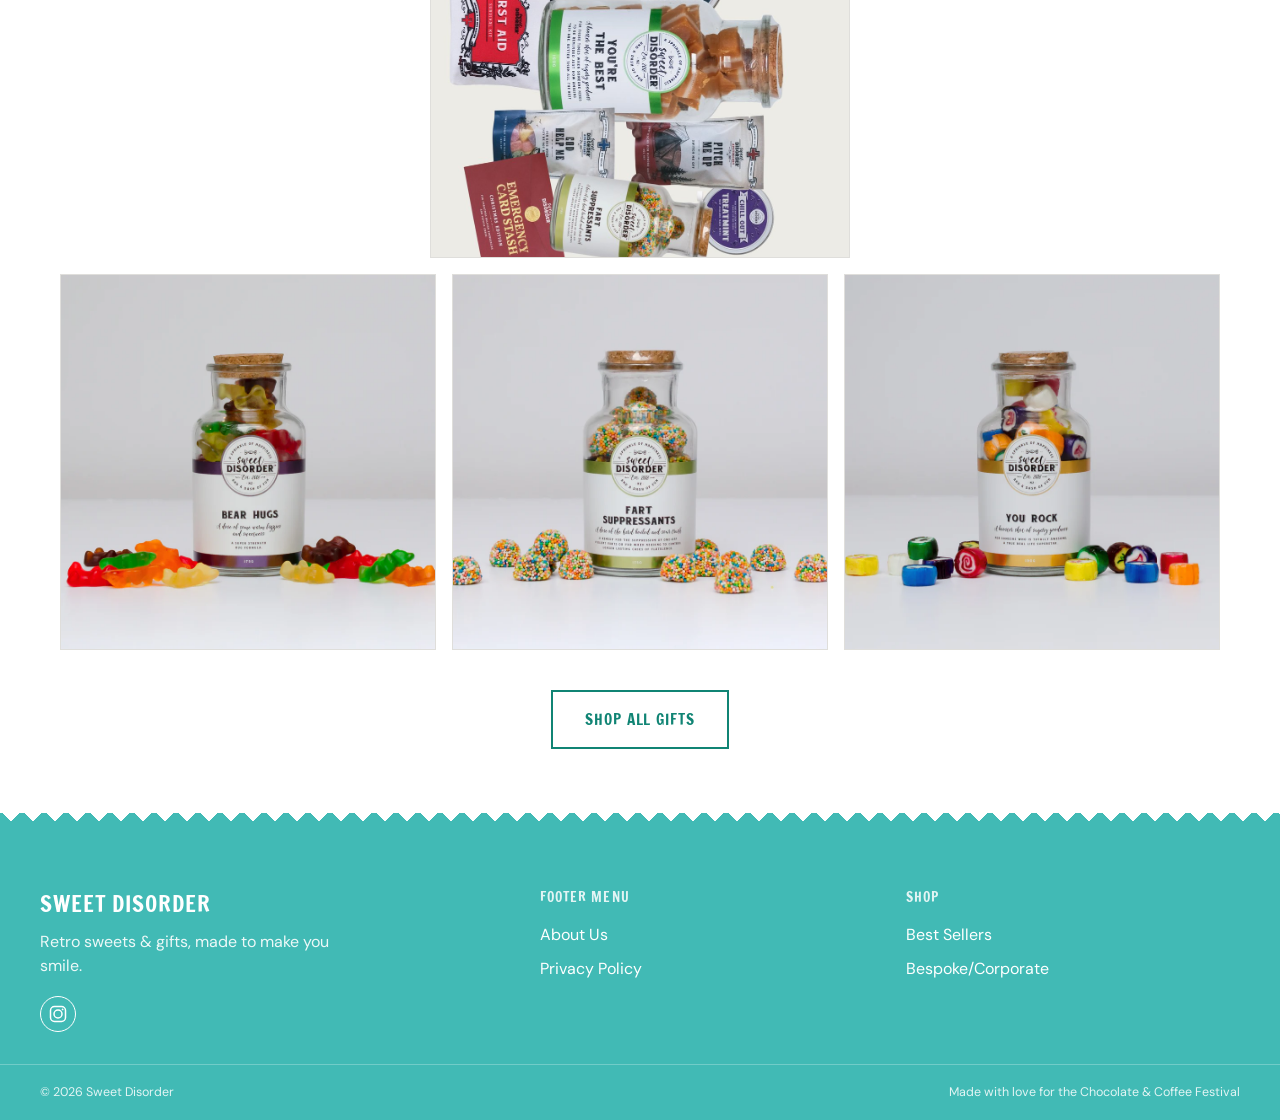
==== commit ebe44215: "Restructure showcase grid: poster on top, 3 products in a row below The hamper poster is right-side " ====
--- a/public/index.html
+++ b/public/index.html
@@ -199,7 +199,7 @@
       </div>
 
       <div class="product-grid">
-        <div class="product-photo reveal" style="--i:0">
+        <div class="product-photo product-photo--hero reveal" style="--i:0">
           <img src="images/hamper.jpg" alt="Sweet Disorder prize hamper featuring a range of retro sweets and gifts" loading="lazy">
         </div>
         <div class="product-photo reveal" style="--i:1">
--- a/public/css/styles.css
+++ b/public/css/styles.css
@@ -536,8 +536,15 @@
 
 .product-grid {
   display: grid;
-  grid-template-columns: repeat(2, 1fr);
+  grid-template-columns: repeat(3, 1fr);
   gap: 16px;
+}
+.product-photo--hero {
+  grid-column: 1 / -1;
+  aspect-ratio: 990 / 1400;
+  max-width: 420px;
+  width: 100%;
+  margin: 0 auto;
 }
 .product-photo {
   position: relative;
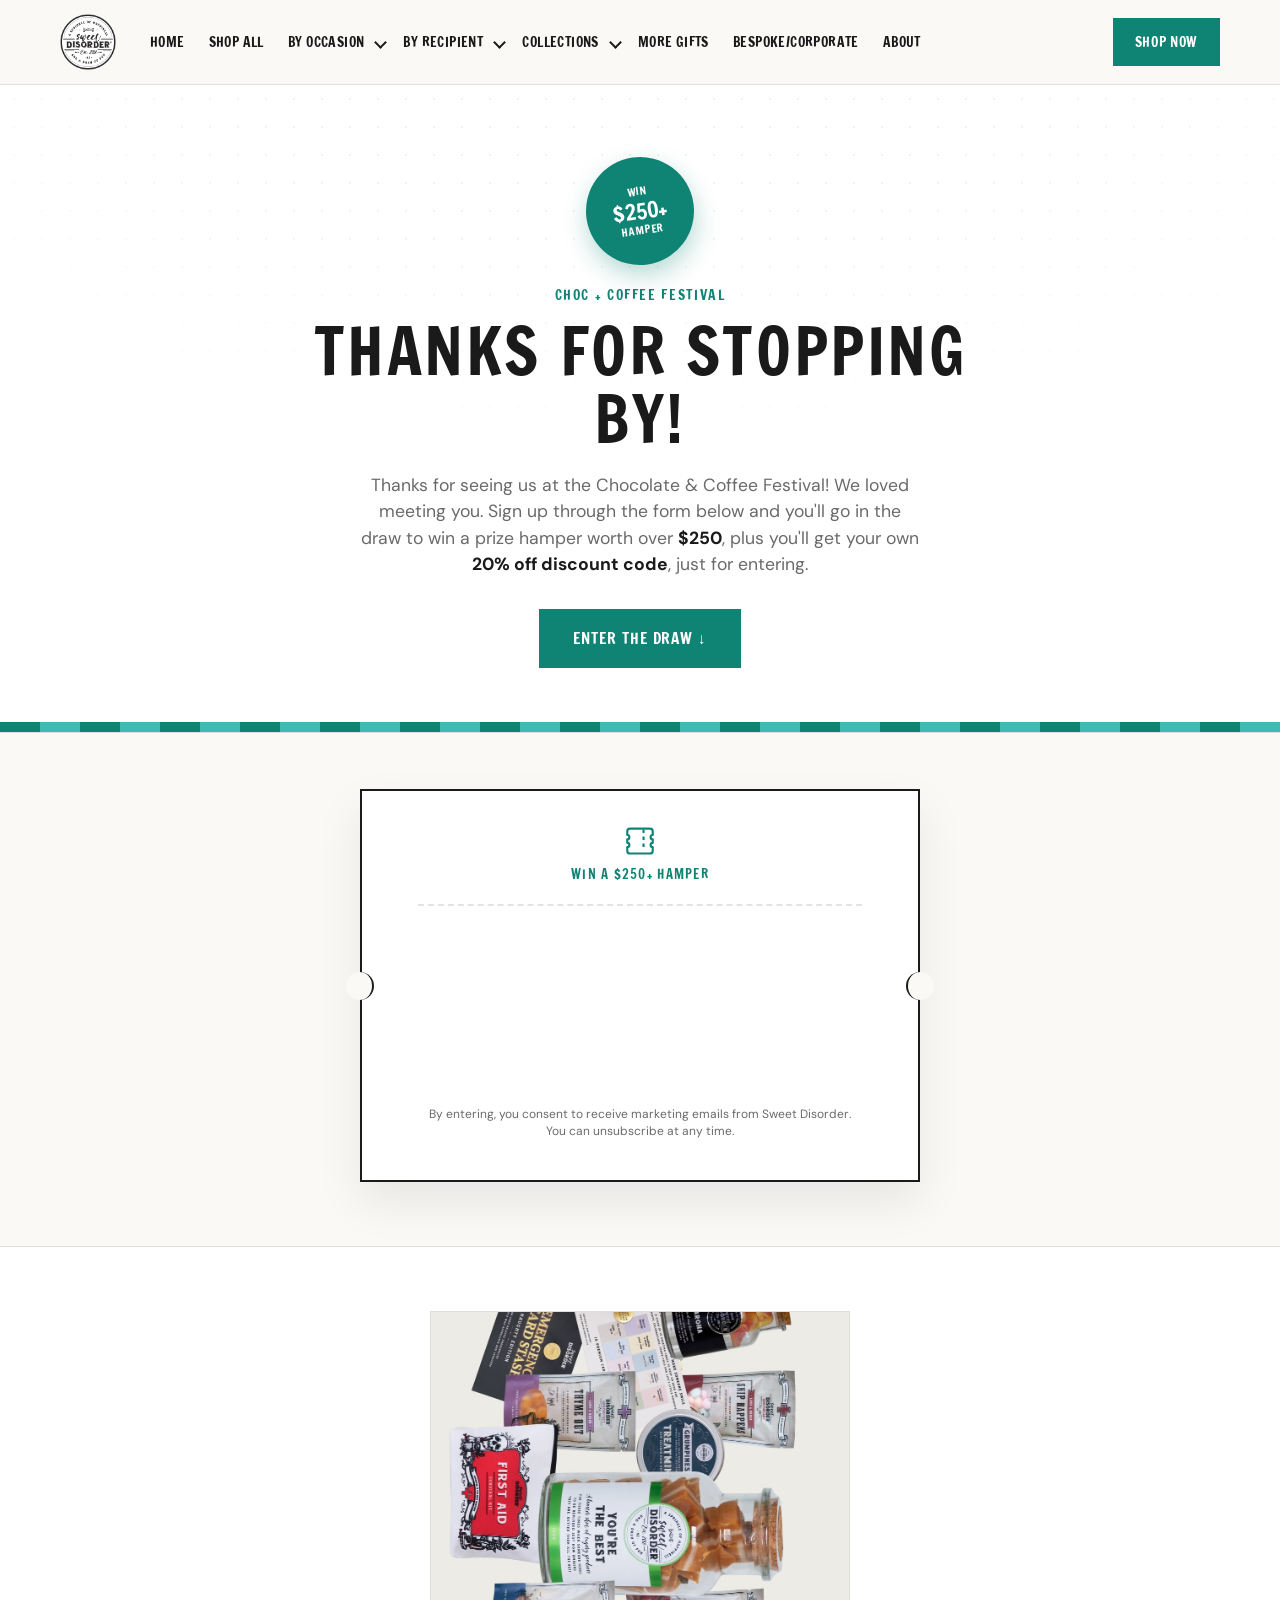
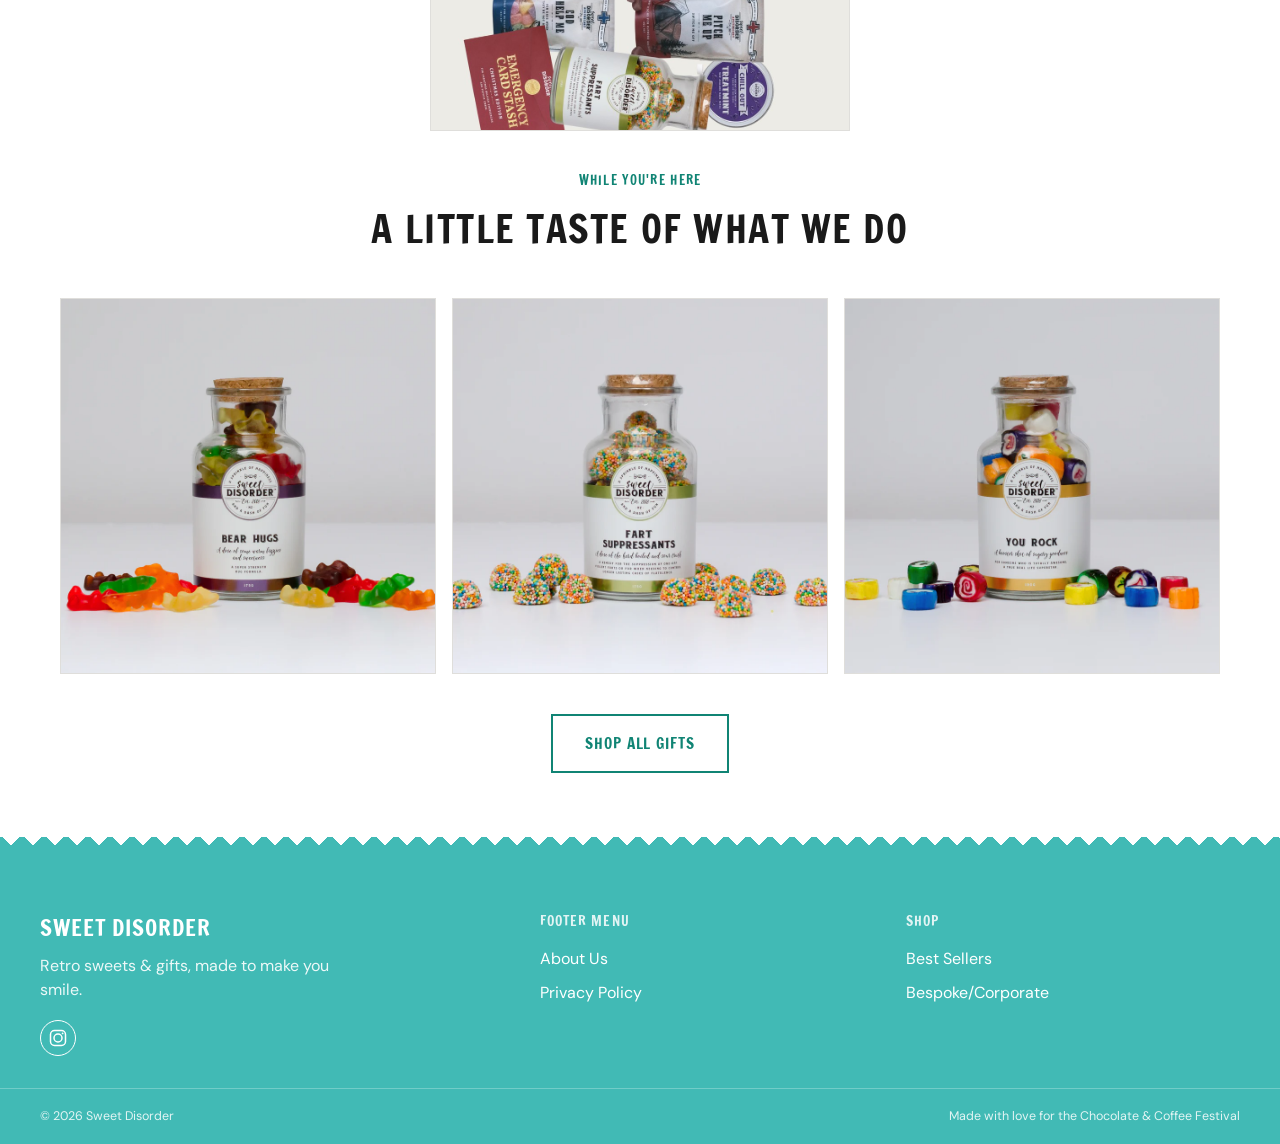
==== commit 0f14d123: "Reorder showcase: hamper image first, heading, then 3 products Moves "A Little Taste of What We Do" " ====
--- a/public/index.html
+++ b/public/index.html
@@ -193,22 +193,25 @@
   <!-- ============ PRODUCT SHOWCASE ============ -->
   <section class="showcase">
     <div class="wrap">
+      <div class="product-grid product-grid--hamper">
+        <div class="product-photo product-photo--hero reveal" style="--i:0">
+          <img src="images/hamper.jpg" alt="Sweet Disorder prize hamper featuring a range of retro sweets and gifts" loading="lazy">
+        </div>
+      </div>
+
       <div class="showcase__heading reveal">
         <p class="showcase__eyebrow">While You're Here</p>
         <h2 class="showcase__title">A Little Taste of What We Do</h2>
       </div>
 
       <div class="product-grid">
-        <div class="product-photo product-photo--hero reveal" style="--i:0">
-          <img src="images/hamper.jpg" alt="Sweet Disorder prize hamper featuring a range of retro sweets and gifts" loading="lazy">
+        <div class="product-photo reveal" style="--i:0">
+          <img src="images/product-bearhugs.webp" alt="Bear Hugs gummy sweets jar by Sweet Disorder" loading="lazy">
         </div>
         <div class="product-photo reveal" style="--i:1">
-          <img src="images/product-bearhugs.webp" alt="Bear Hugs gummy sweets jar by Sweet Disorder" loading="lazy">
+          <img src="images/product-fartsuppressants.webp" alt="Fart Suppressants sherbet lolly jar by Sweet Disorder" loading="lazy">
         </div>
         <div class="product-photo reveal" style="--i:2">
-          <img src="images/product-fartsuppressants.webp" alt="Fart Suppressants sherbet lolly jar by Sweet Disorder" loading="lazy">
-        </div>
-        <div class="product-photo reveal" style="--i:3">
           <img src="images/product-yourock.webp" alt="You Rock boiled lolly jar by Sweet Disorder" loading="lazy">
         </div>
       </div>
--- a/public/css/styles.css
+++ b/public/css/styles.css
@@ -539,6 +539,7 @@
   grid-template-columns: repeat(3, 1fr);
   gap: 16px;
 }
+.product-grid--hamper { margin-bottom: 40px; }
 .product-photo--hero {
   grid-column: 1 / -1;
   aspect-ratio: 990 / 1400;
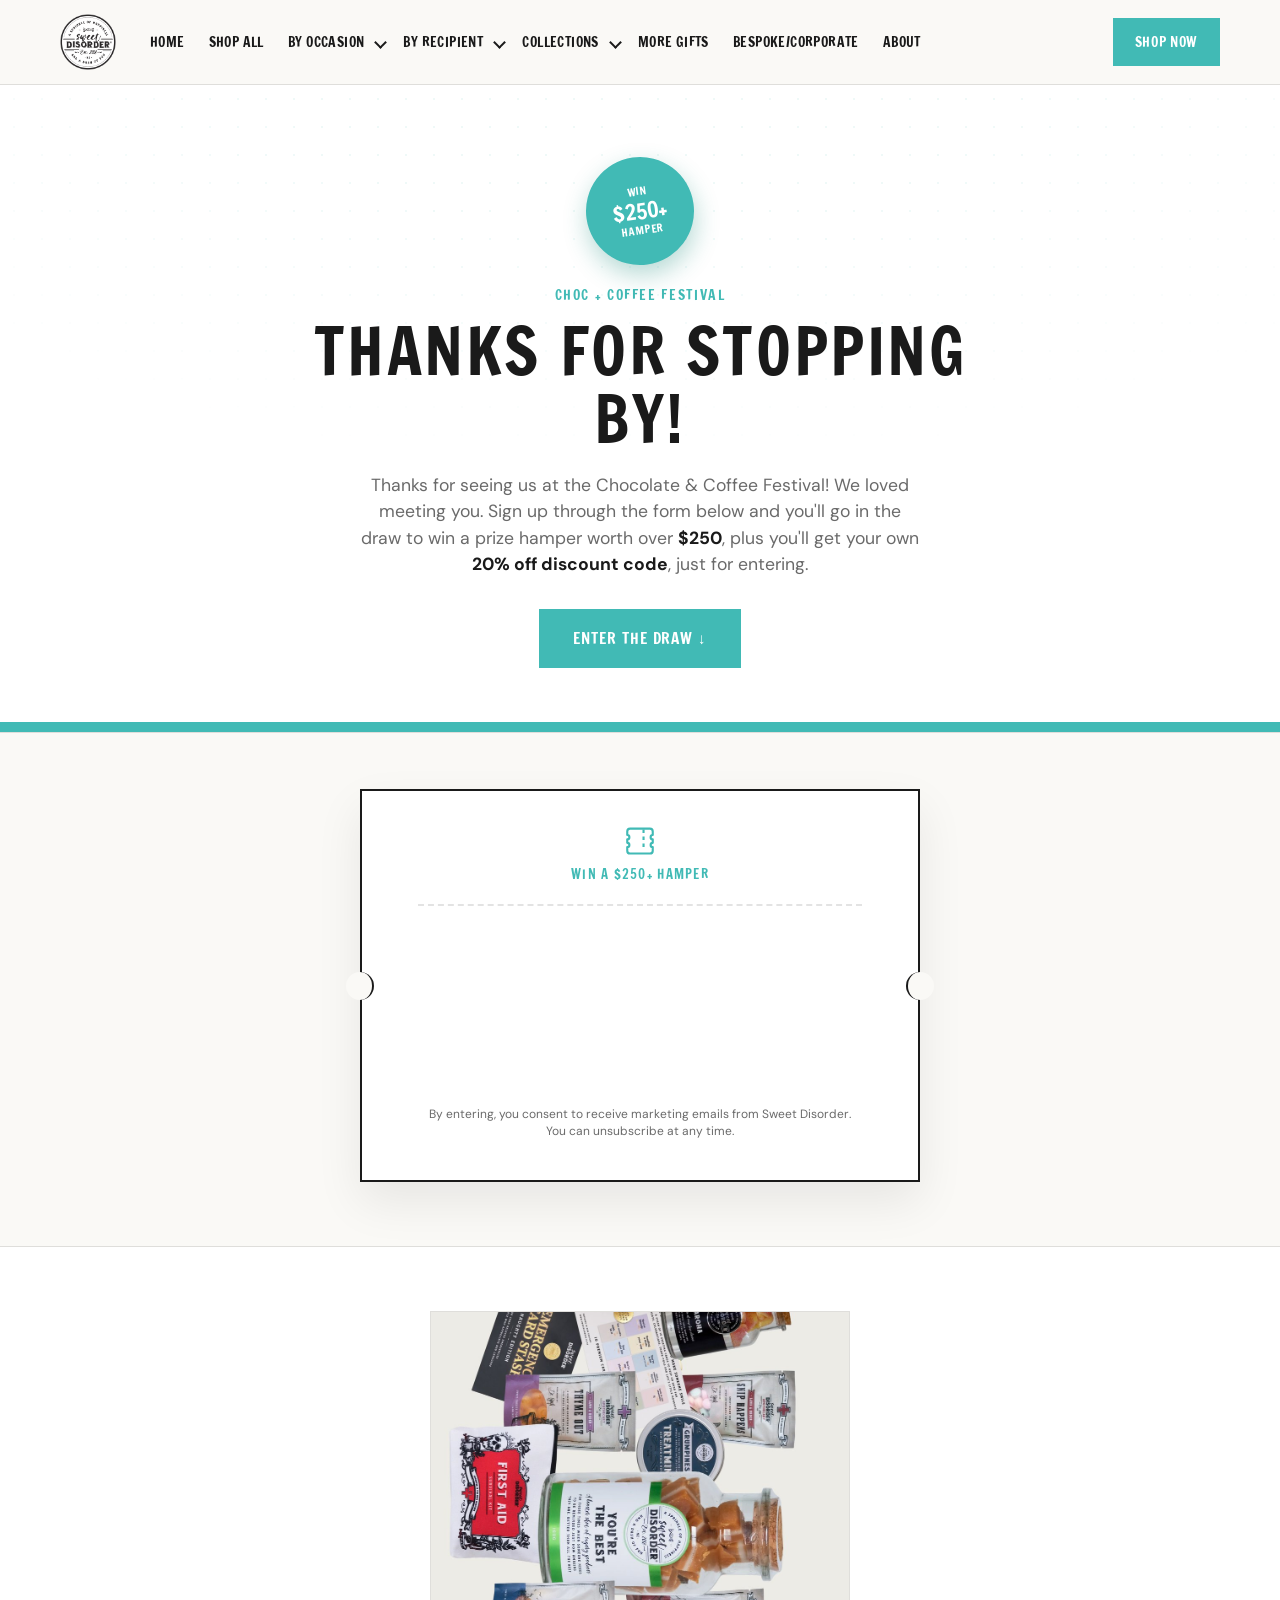
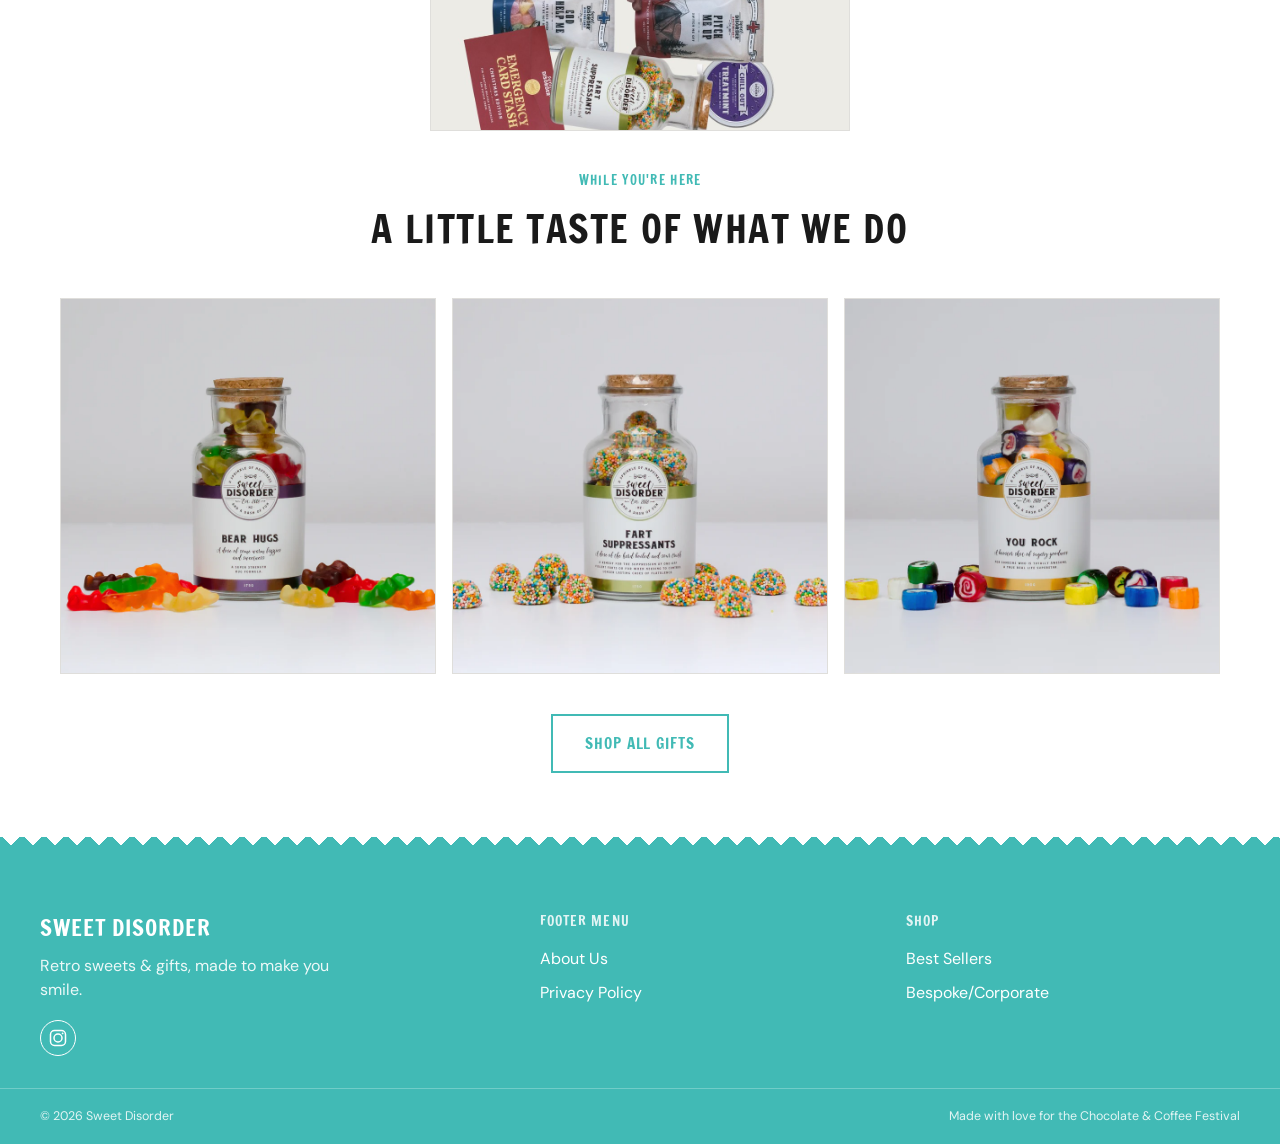
==== commit 9e93cf2b: "Unify the primary accent colour with the brand teal (#41bab5) The earlier teal fix only updated --co" ====
--- a/public/index.html
+++ b/public/index.html
@@ -5,7 +5,7 @@
 <meta name="viewport" content="width=device-width, initial-scale=1">
 <title>Thanks for Stopping By! | Sweet Disorder</title>
 <meta name="description" content="You found us at the Chocolate & Coffee Festival! Enter now for your chance to win a prize hamper worth over $250, plus grab your own 20% off code.">
-<meta name="theme-color" content="#108474">
+<meta name="theme-color" content="#41bab5">
 
 <!-- Open Graph -->
 <meta property="og:title" content="Thanks for Stopping By! | Sweet Disorder">
--- a/public/css/styles.css
+++ b/public/css/styles.css
@@ -7,8 +7,8 @@
   --font-heading: "Francois One", sans-serif;
   --font-body: "DM Sans", sans-serif;
 
-  --color-accent: #108474;       /* primary brand accent (buttons, CTAs) */
-  --color-accent-hover: #0b6a5c;
+  --color-accent: #41bab5;       /* primary brand accent (buttons, CTAs) */
+  --color-accent-hover: #359f9b;
   --color-teal: #41bab5;         /* secondary teal used on the live site */
   --color-cream: #faf9f6;        /* live site header / section background */
   --color-white: #ffffff;
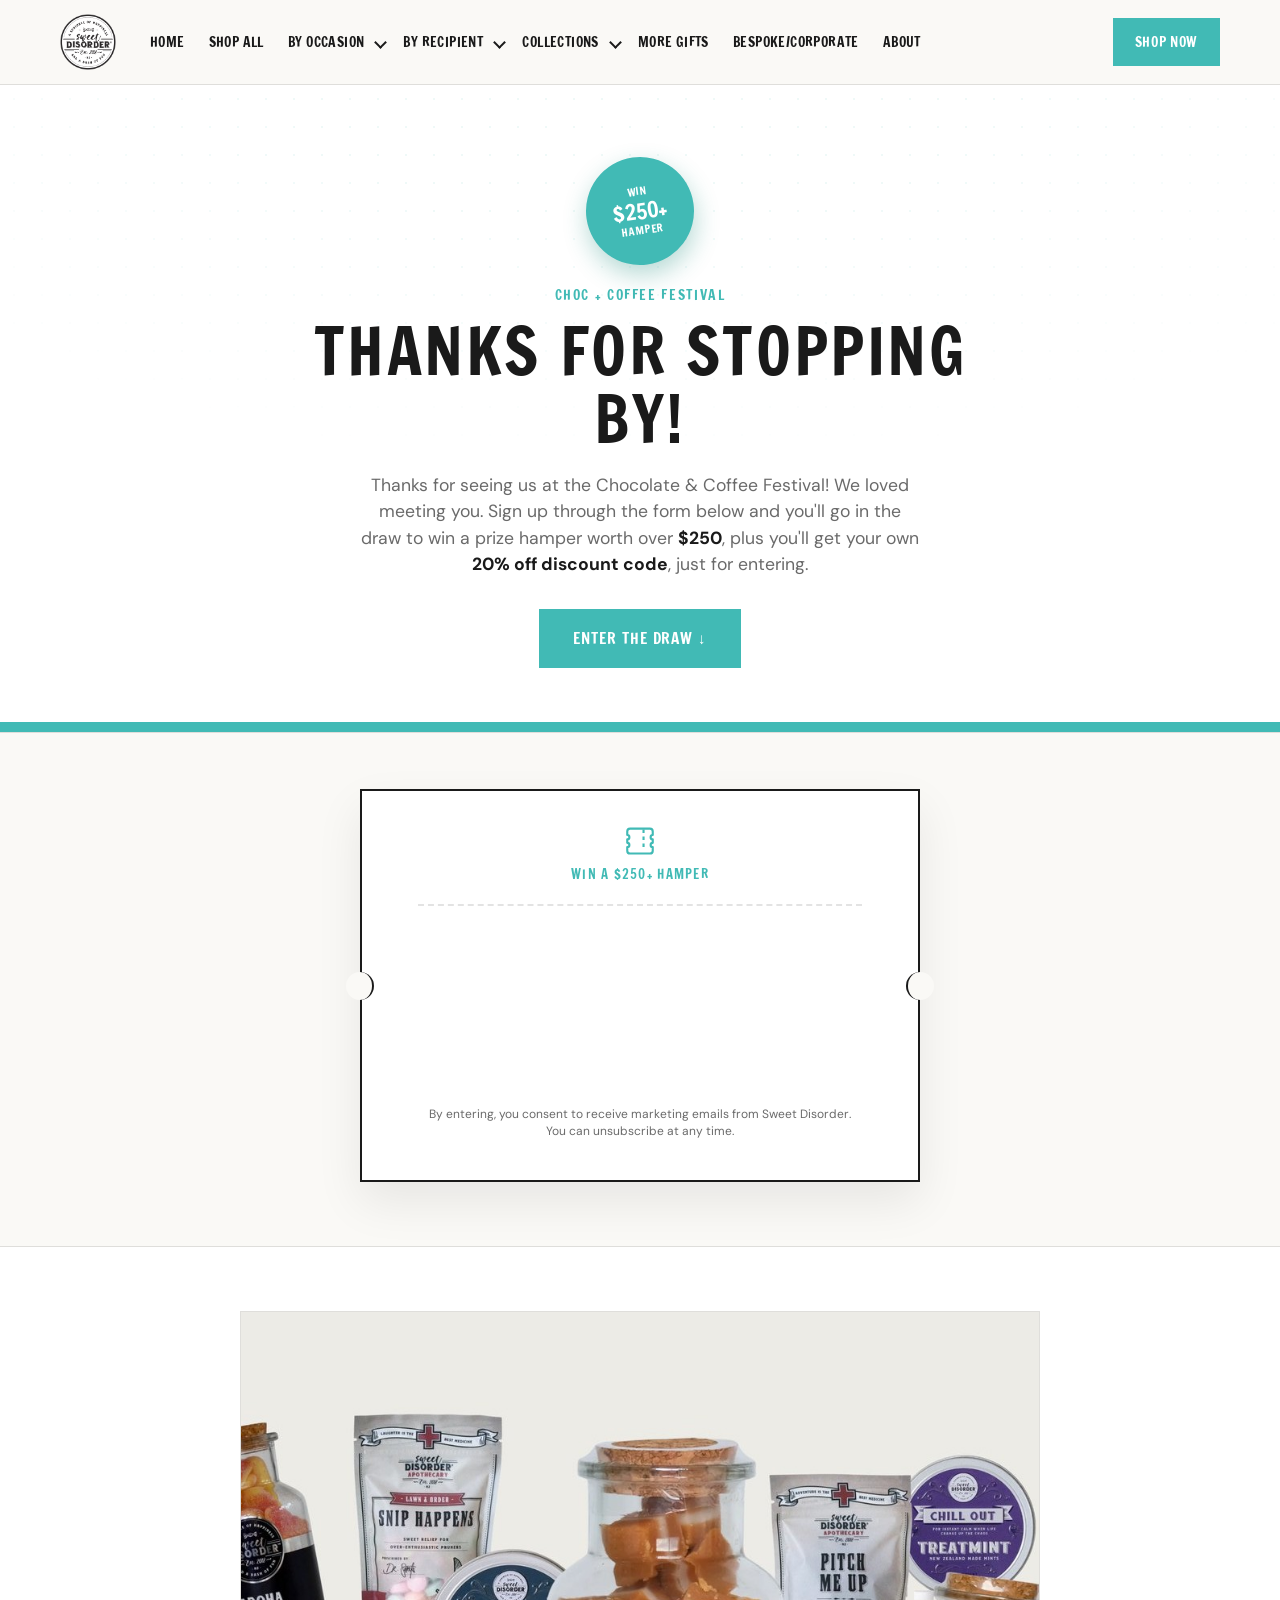
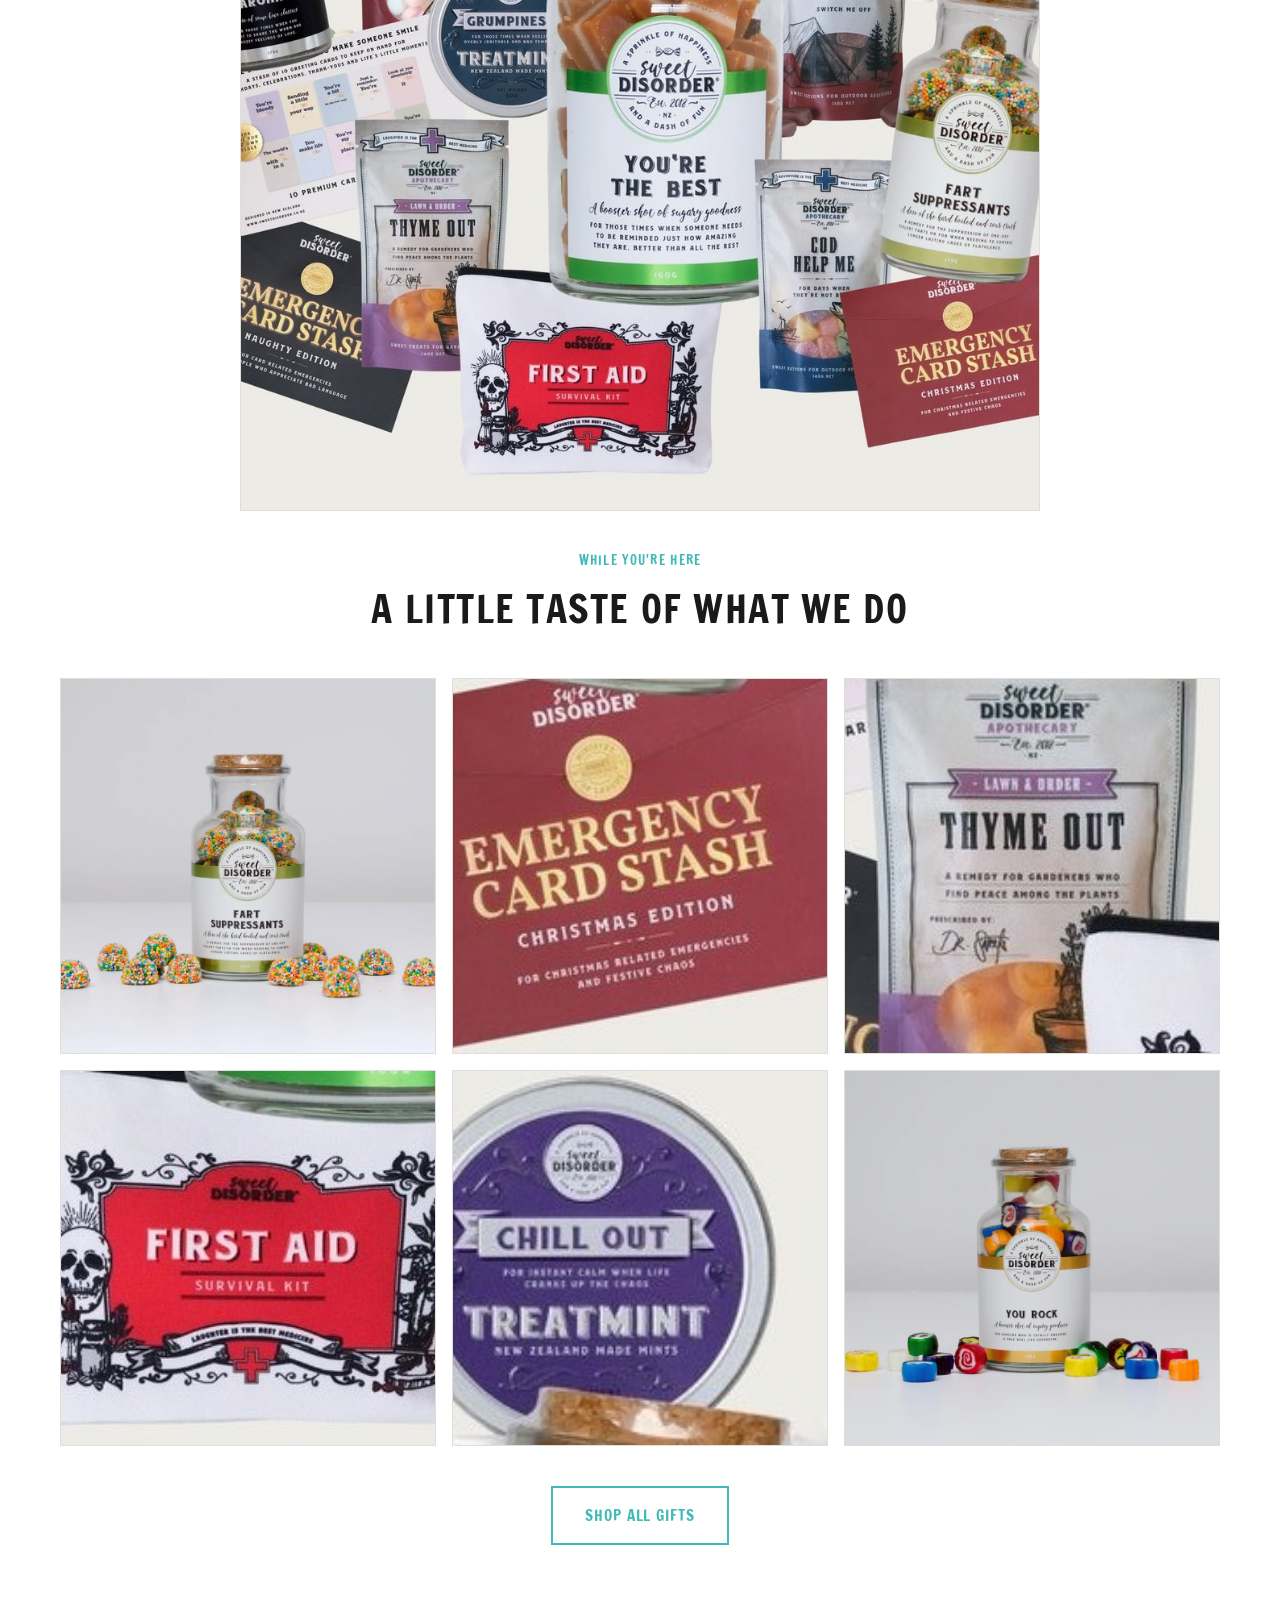
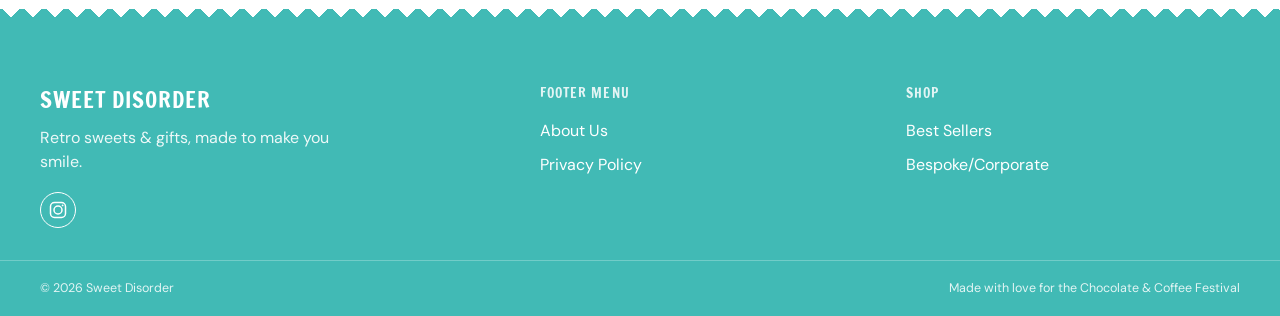
==== commit 6233dc6b: "Expand showcase grid to 6 linked products Replaces the 3-item product grid (Bear Hugs, Fart Suppress" ====
--- a/public/index.html
+++ b/public/index.html
@@ -204,16 +204,25 @@
         <h2 class="showcase__title">A Little Taste of What We Do</h2>
       </div>
 
-      <div class="product-grid">
-        <div class="product-photo reveal" style="--i:0">
-          <img src="images/product-bearhugs.webp" alt="Bear Hugs gummy sweets jar by Sweet Disorder" loading="lazy">
-        </div>
-        <div class="product-photo reveal" style="--i:1">
+      <div class="product-grid product-grid--six">
+        <a class="product-photo reveal" style="--i:0" href="https://sweetdisorder.co.nz/products/fart-suppressants?_pos=1&_psq=fart+supp&_psid=a146d1659&_ss=e" target="_blank" rel="noopener noreferrer">
           <img src="images/product-fartsuppressants.webp" alt="Fart Suppressants sherbet lolly jar by Sweet Disorder" loading="lazy">
-        </div>
-        <div class="product-photo reveal" style="--i:2">
+        </a>
+        <a class="product-photo reveal" style="--i:1" href="https://sweetdisorder.co.nz/products/emergency-card-stash-christmas-edition?variant=50531982835769" target="_blank" rel="noopener noreferrer">
+          <img src="images/product-card.jpg" alt="Emergency Card Stash Christmas Edition by Sweet Disorder" loading="lazy">
+        </a>
+        <a class="product-photo reveal" style="--i:2" href="https://sweetdisorder.co.nz/products/thyme-out?variant=46330474889273" target="_blank" rel="noopener noreferrer">
+          <img src="images/product-thymeout.jpg" alt="Thyme Out gardener's treat by Sweet Disorder" loading="lazy">
+        </a>
+        <a class="product-photo reveal" style="--i:3" href="https://sweetdisorder.co.nz/products/bag-of-meds-copy?variant=45702782091321" target="_blank" rel="noopener noreferrer">
+          <img src="images/product-firstaid.jpg" alt="First Aid Survival Kit sweet bag by Sweet Disorder" loading="lazy">
+        </a>
+        <a class="product-photo reveal" style="--i:4" href="https://sweetdisorder.co.nz/products/chill-out-treatmint?variant=45392277864505" target="_blank" rel="noopener noreferrer">
+          <img src="images/product-chillout-treatmint.jpg" alt="Chill Out Treatmint tin by Sweet Disorder" loading="lazy">
+        </a>
+        <a class="product-photo reveal" style="--i:5" href="https://sweetdisorder.co.nz/products/you-rock?_pos=1&_psq=you+rock&_psid=cdf05d615&_ss=e" target="_blank" rel="noopener noreferrer">
           <img src="images/product-yourock.webp" alt="You Rock boiled lolly jar by Sweet Disorder" loading="lazy">
-        </div>
+        </a>
       </div>
 
       <div class="showcase__cta">
--- a/public/css/styles.css
+++ b/public/css/styles.css
@@ -542,8 +542,8 @@
 .product-grid--hamper { margin-bottom: 40px; }
 .product-photo--hero {
   grid-column: 1 / -1;
-  aspect-ratio: 990 / 1400;
-  max-width: 420px;
+  aspect-ratio: 1400 / 990;
+  max-width: 800px;
   width: 100%;
   margin: 0 auto;
 }
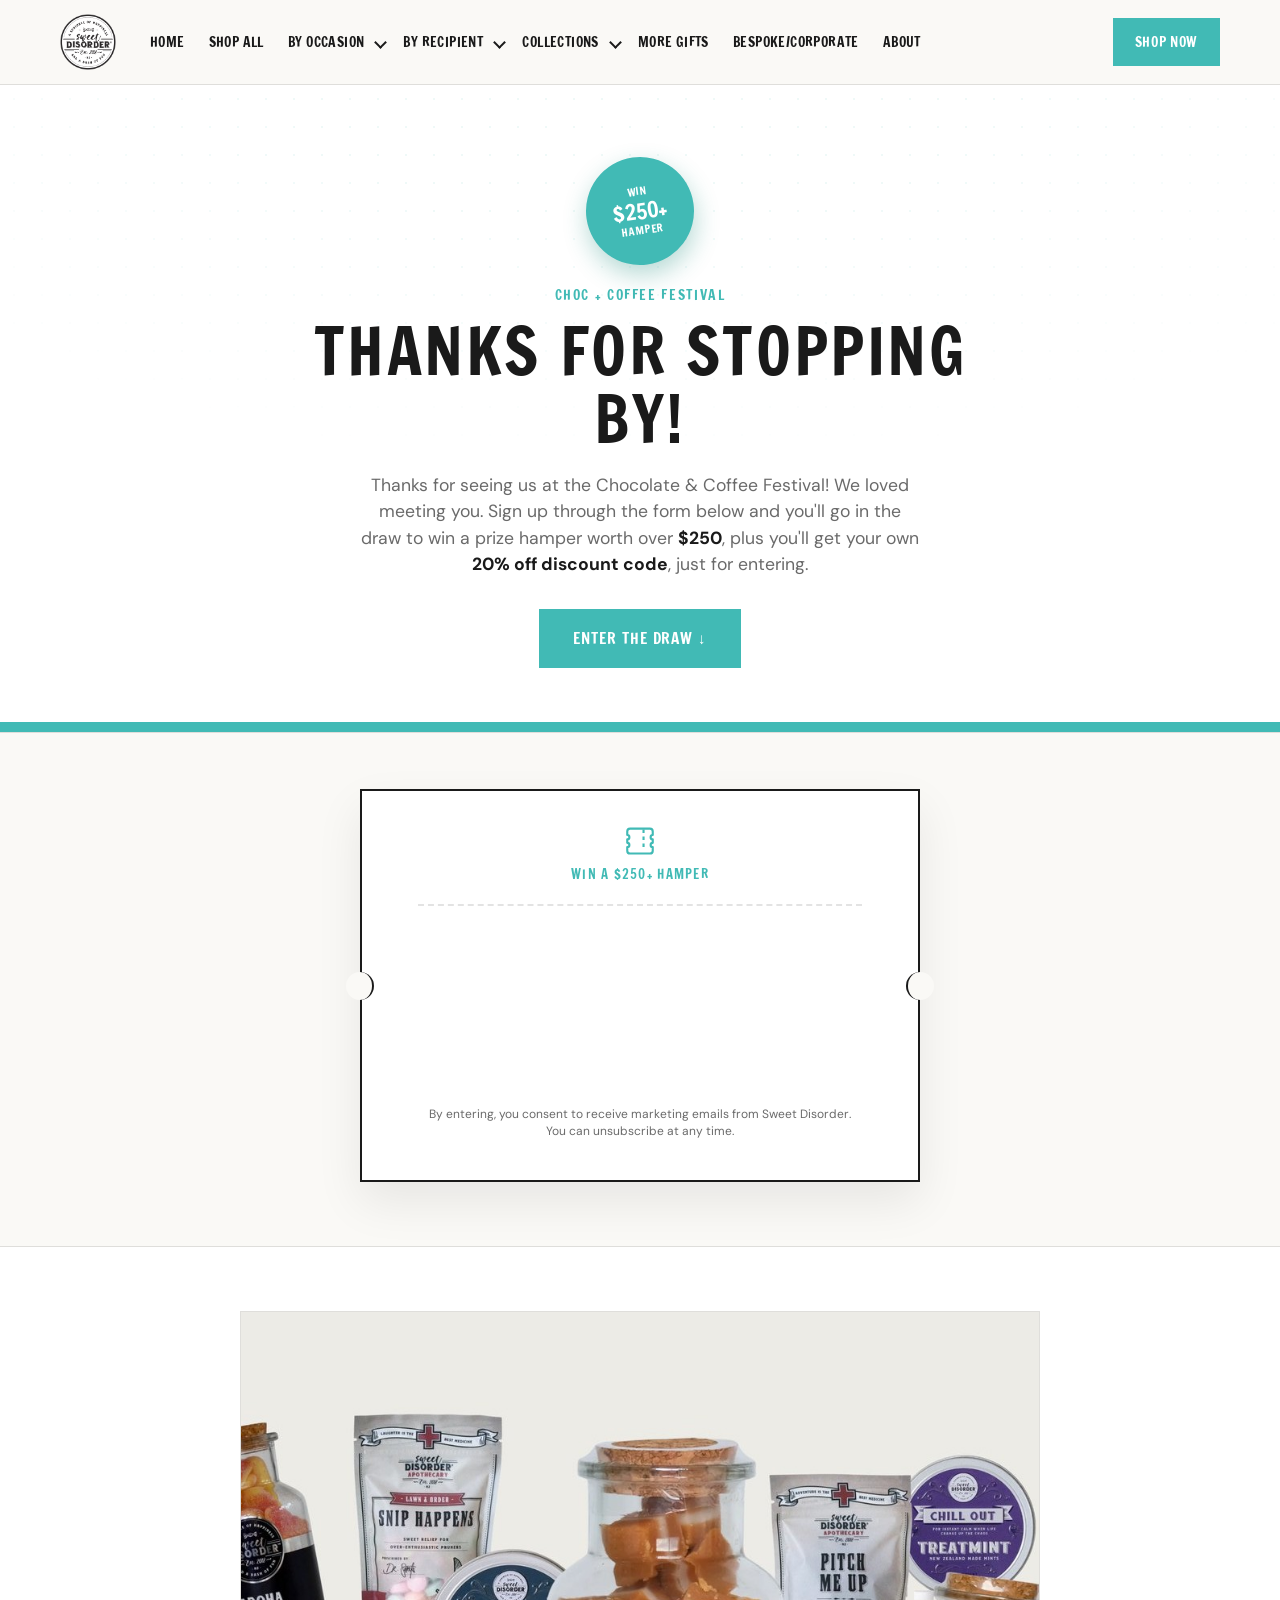
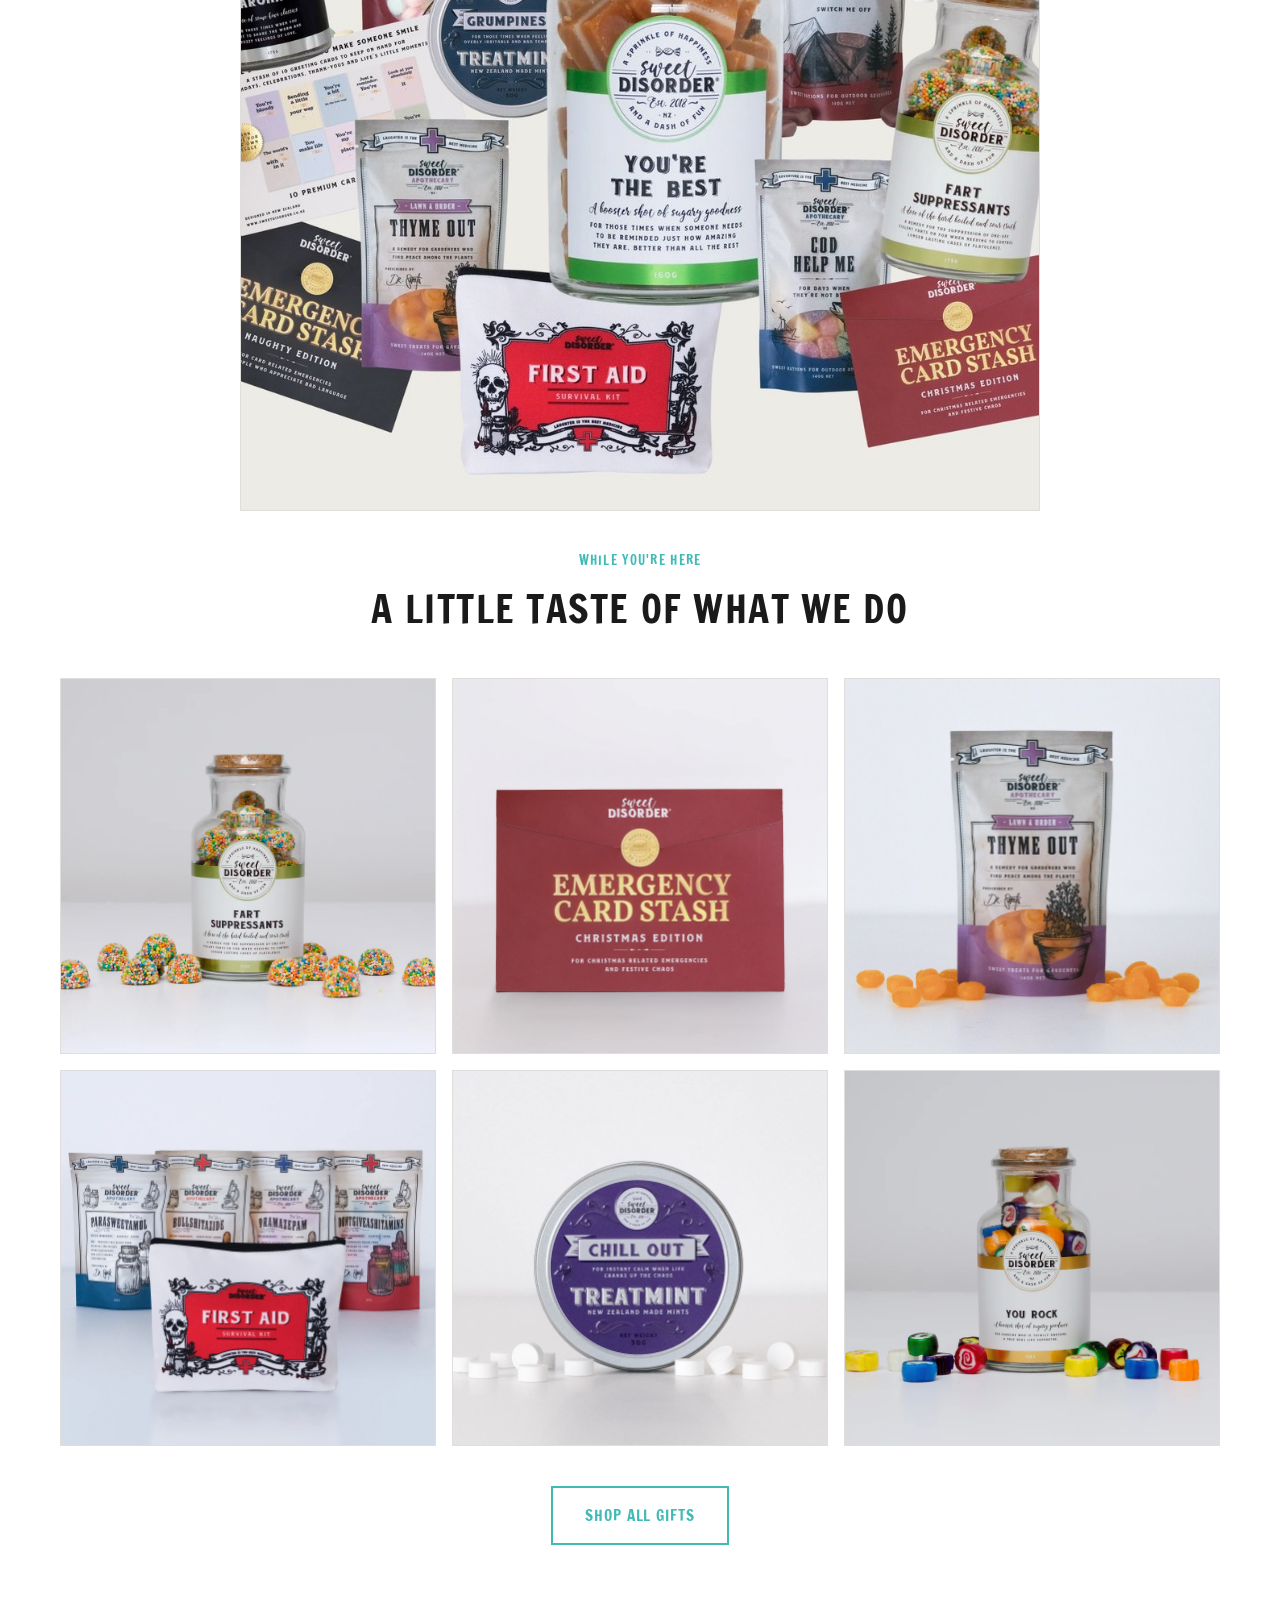
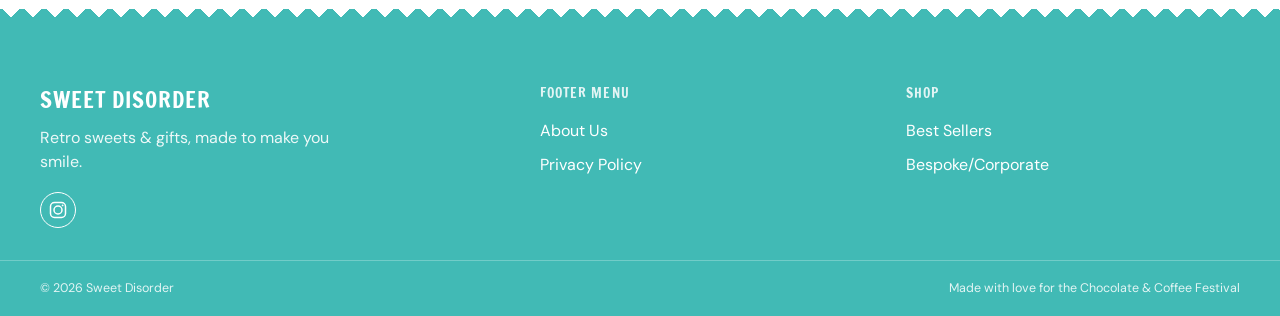
==== commit 3e49d515: "Swap in real studio photos for the 4 cropped product tiles Replaces the flat-lay crops (Card, Thyme " ====
--- a/public/index.html
+++ b/public/index.html
@@ -209,16 +209,16 @@
           <img src="images/product-fartsuppressants.webp" alt="Fart Suppressants sherbet lolly jar by Sweet Disorder" loading="lazy">
         </a>
         <a class="product-photo reveal" style="--i:1" href="https://sweetdisorder.co.nz/products/emergency-card-stash-christmas-edition?variant=50531982835769" target="_blank" rel="noopener noreferrer">
-          <img src="images/product-card.jpg" alt="Emergency Card Stash Christmas Edition by Sweet Disorder" loading="lazy">
+          <img src="images/product-card.webp" alt="Emergency Card Stash Christmas Edition by Sweet Disorder" loading="lazy">
         </a>
         <a class="product-photo reveal" style="--i:2" href="https://sweetdisorder.co.nz/products/thyme-out?variant=46330474889273" target="_blank" rel="noopener noreferrer">
-          <img src="images/product-thymeout.jpg" alt="Thyme Out gardener's treat by Sweet Disorder" loading="lazy">
+          <img src="images/product-thymeout.webp" alt="Thyme Out gardener's treat by Sweet Disorder" loading="lazy">
         </a>
         <a class="product-photo reveal" style="--i:3" href="https://sweetdisorder.co.nz/products/bag-of-meds-copy?variant=45702782091321" target="_blank" rel="noopener noreferrer">
-          <img src="images/product-firstaid.jpg" alt="First Aid Survival Kit sweet bag by Sweet Disorder" loading="lazy">
+          <img src="images/product-firstaid.webp" alt="First Aid Survival Kit sweet bag by Sweet Disorder" loading="lazy">
         </a>
         <a class="product-photo reveal" style="--i:4" href="https://sweetdisorder.co.nz/products/chill-out-treatmint?variant=45392277864505" target="_blank" rel="noopener noreferrer">
-          <img src="images/product-chillout-treatmint.jpg" alt="Chill Out Treatmint tin by Sweet Disorder" loading="lazy">
+          <img src="images/product-chillout-treatmint.webp" alt="Chill Out Treatmint tin by Sweet Disorder" loading="lazy">
         </a>
         <a class="product-photo reveal" style="--i:5" href="https://sweetdisorder.co.nz/products/you-rock?_pos=1&_psq=you+rock&_psid=cdf05d615&_ss=e" target="_blank" rel="noopener noreferrer">
           <img src="images/product-yourock.webp" alt="You Rock boiled lolly jar by Sweet Disorder" loading="lazy">
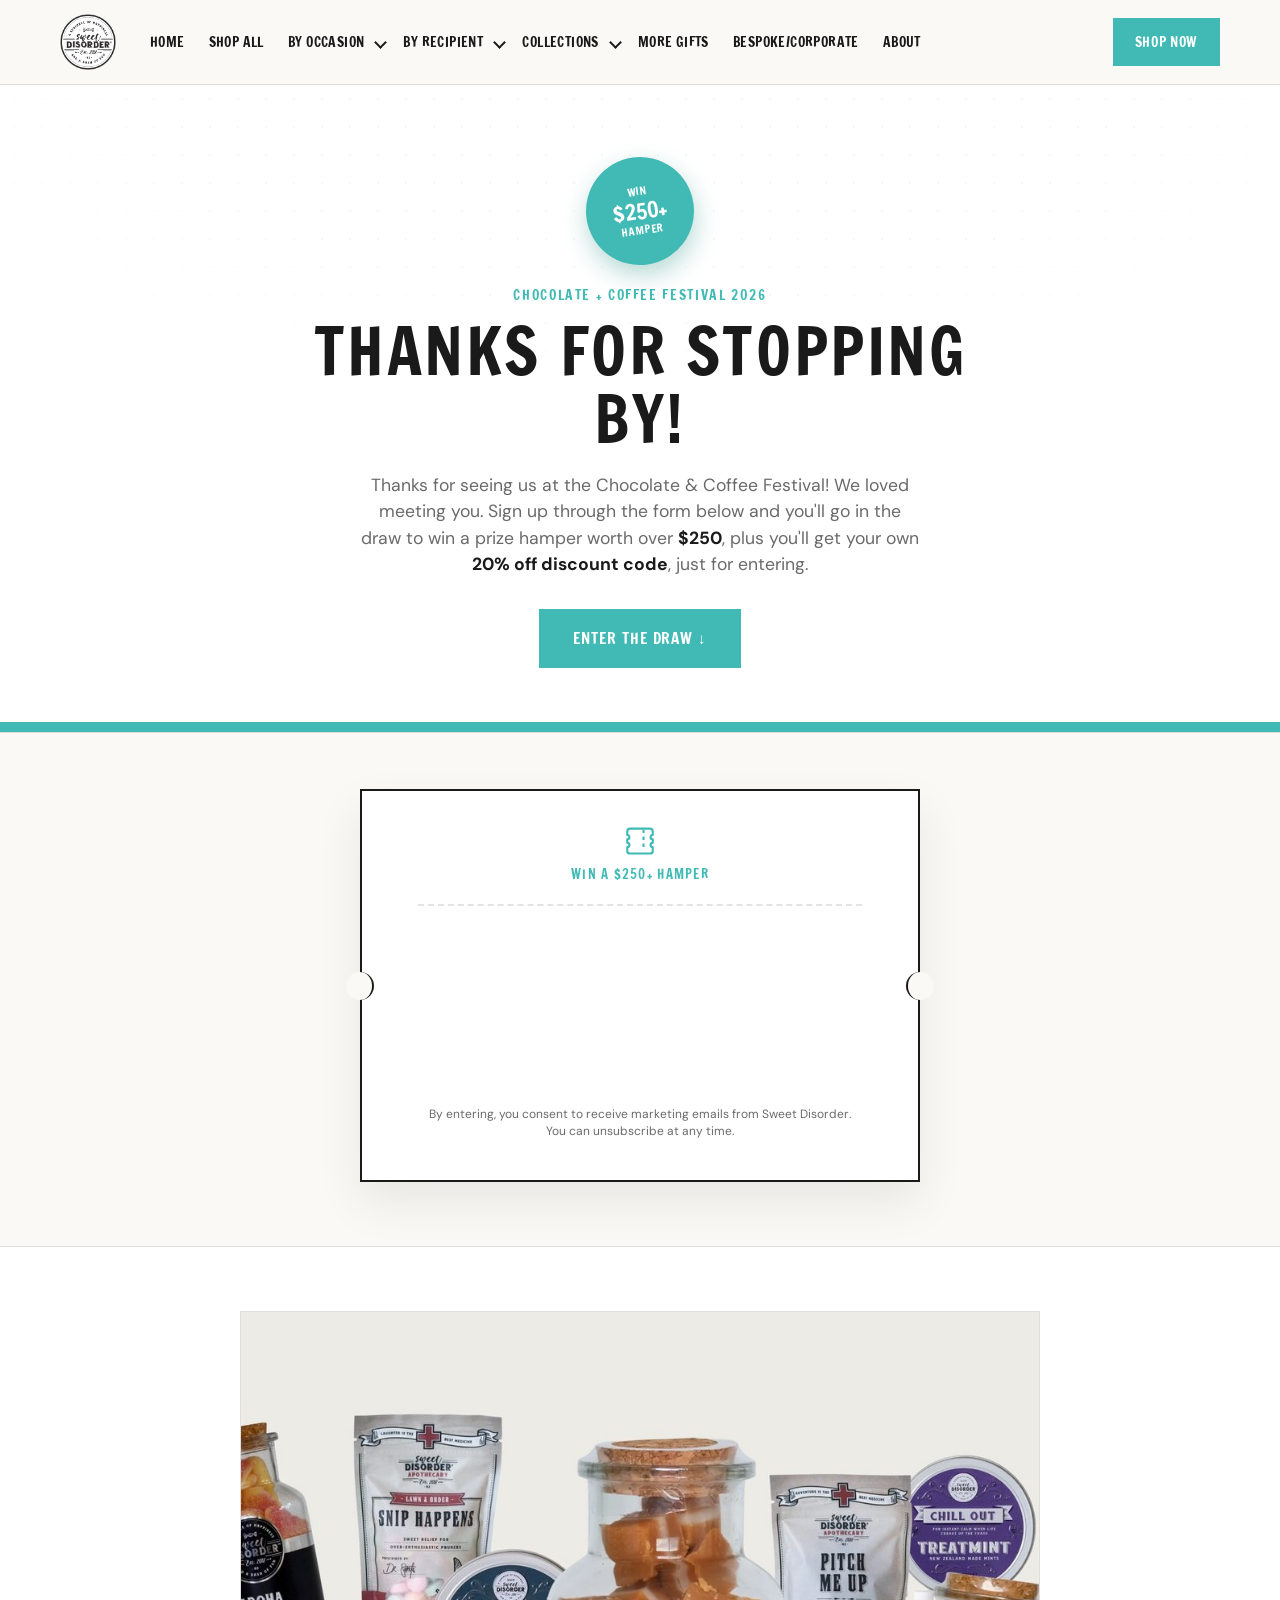
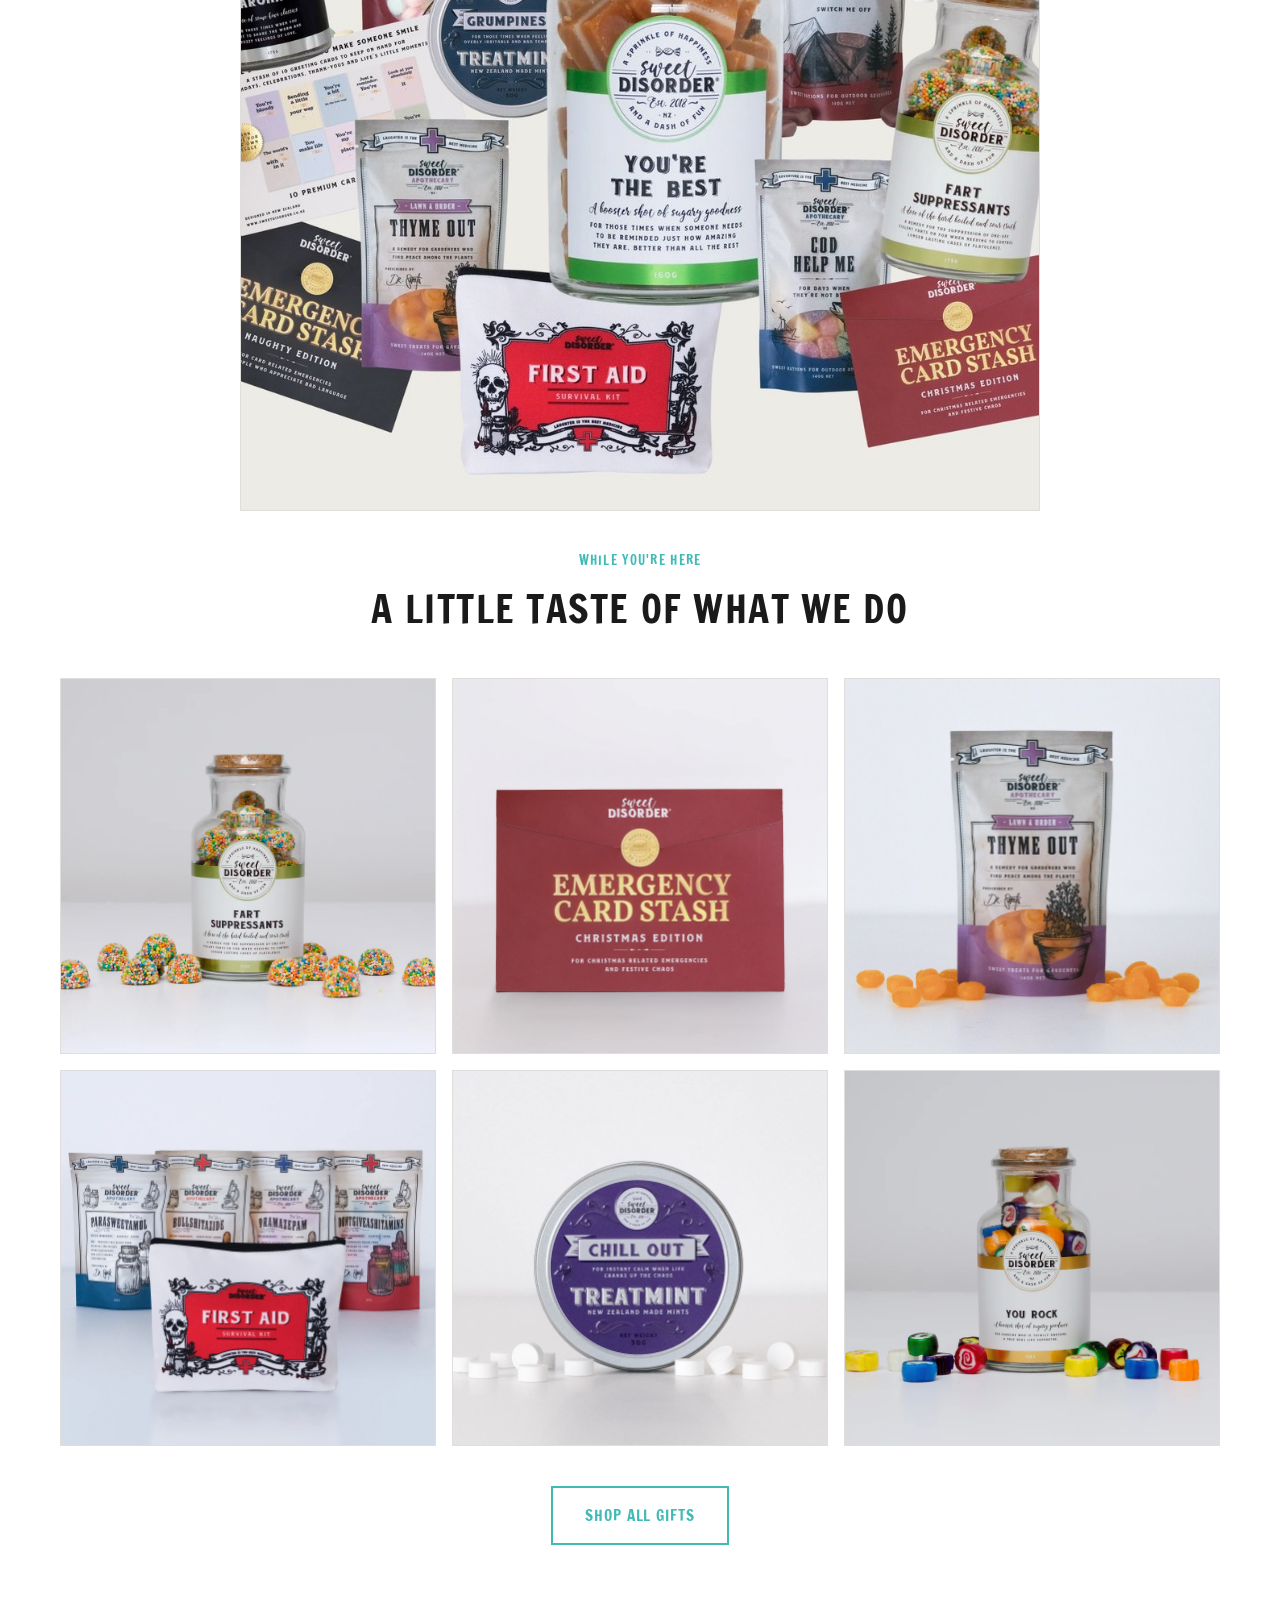
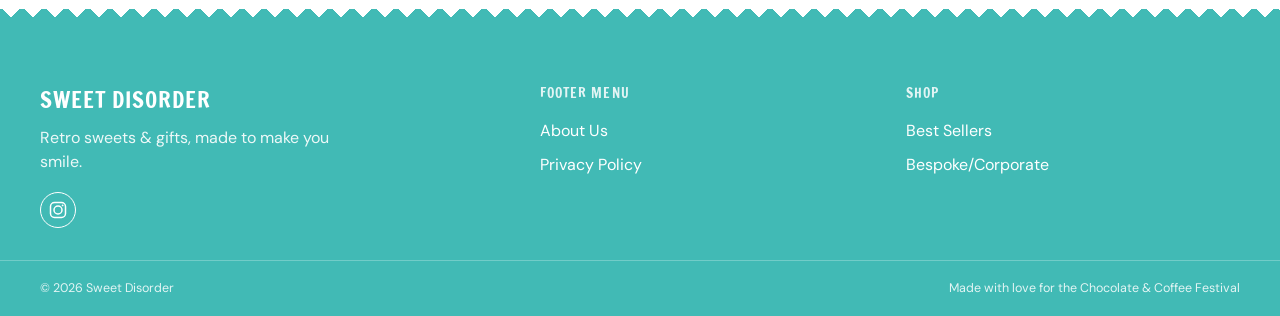
==== commit 8eeb9560: "Update hero eyebrow to "Chocolate + Coffee Festival 2026" Co-Authored-By: Claude Sonnet 5 <noreply@a" ====
--- a/public/index.html
+++ b/public/index.html
@@ -151,7 +151,7 @@
         <span class="hero__badge-amount">$250+</span>
         <span class="hero__badge-label">Hamper</span>
       </div>
-      <p class="hero__eyebrow">Choc + Coffee Festival</p>
+      <p class="hero__eyebrow">Chocolate + Coffee Festival 2026</p>
       <h1 class="hero__headline">Thanks for Stopping By!</h1>
       <p class="hero__body">
         Thanks for seeing us at the Chocolate &amp; Coffee Festival! We loved meeting you.
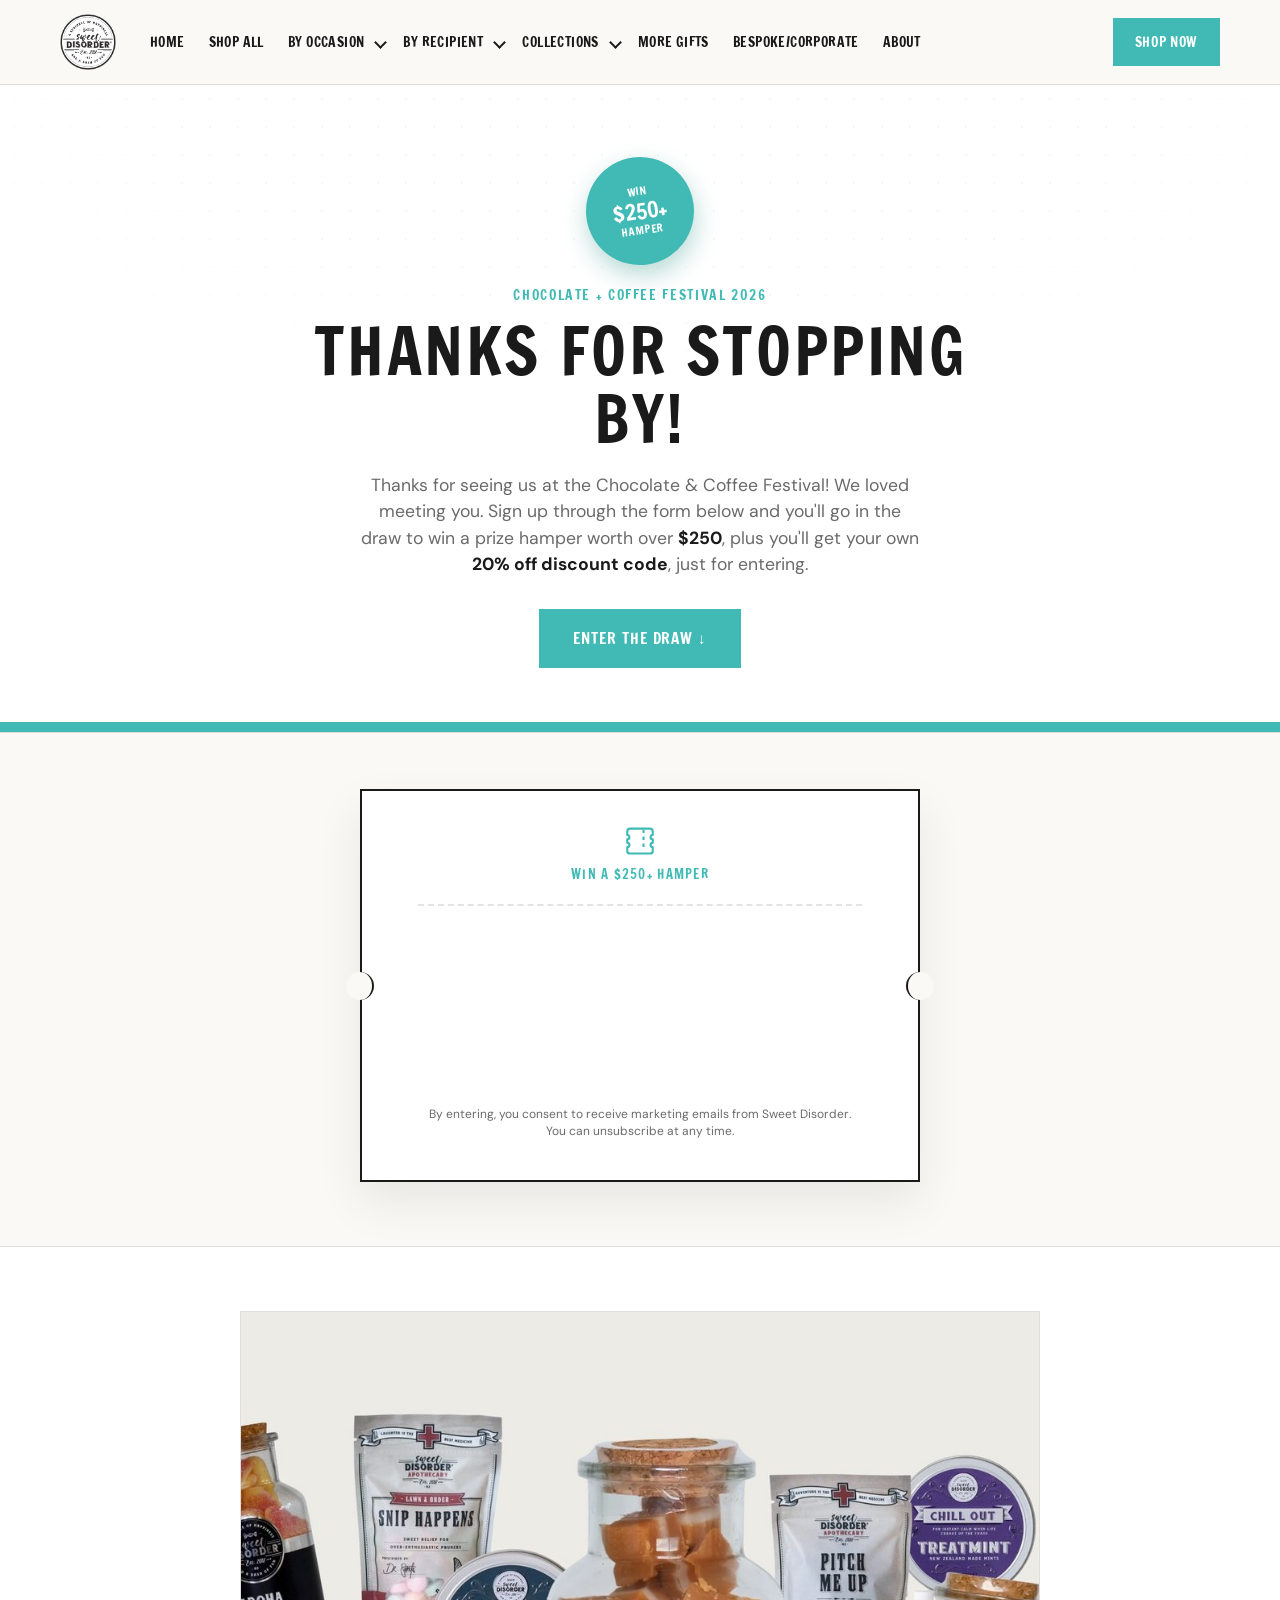
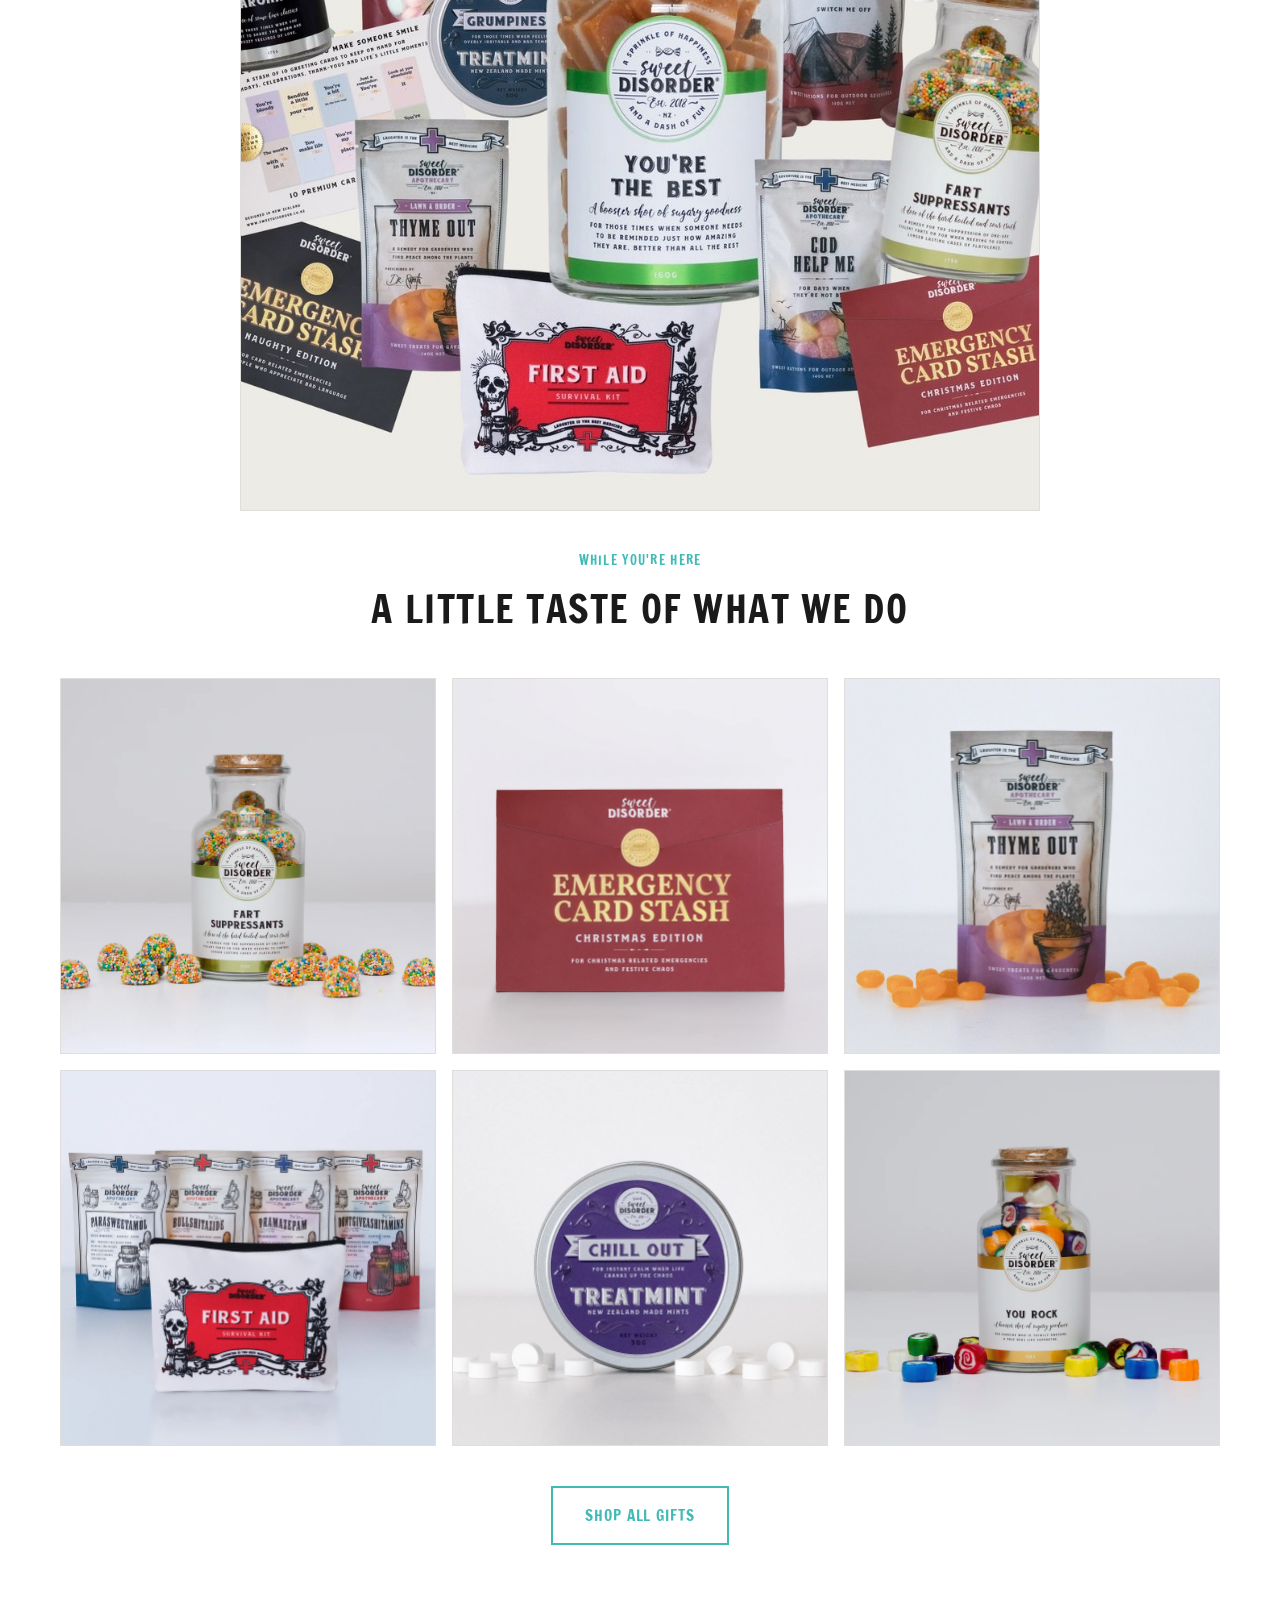
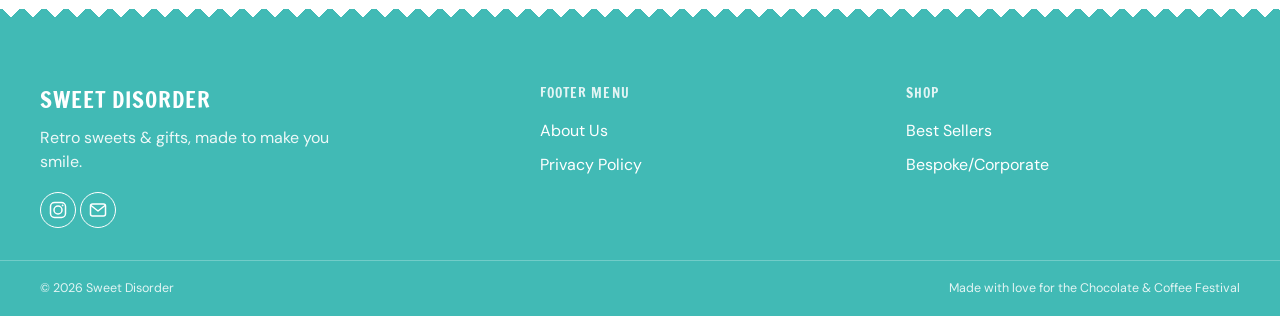
==== commit 968b6cd6: "Add email icon next to Instagram in the footer Links to mailto:molly@sweetdisorder.co.nz, styled to " ====
--- a/public/index.html
+++ b/public/index.html
@@ -250,6 +250,12 @@
             <circle cx="14.6" cy="5.4" r="0.9" fill="currentColor" stroke="none"/>
           </svg>
         </a>
+        <a href="mailto:molly@sweetdisorder.co.nz" aria-label="Email">
+          <svg viewBox="0 0 20 20" width="20" height="20" fill="none" stroke="currentColor" stroke-width="1.5" aria-hidden="true">
+            <rect x="2.5" y="4" width="15" height="12" rx="2"/>
+            <path d="M3 5.5l7 5.5 7-5.5" stroke-linecap="round" stroke-linejoin="round"/>
+          </svg>
+        </a>
       </div>
     </div>
 
